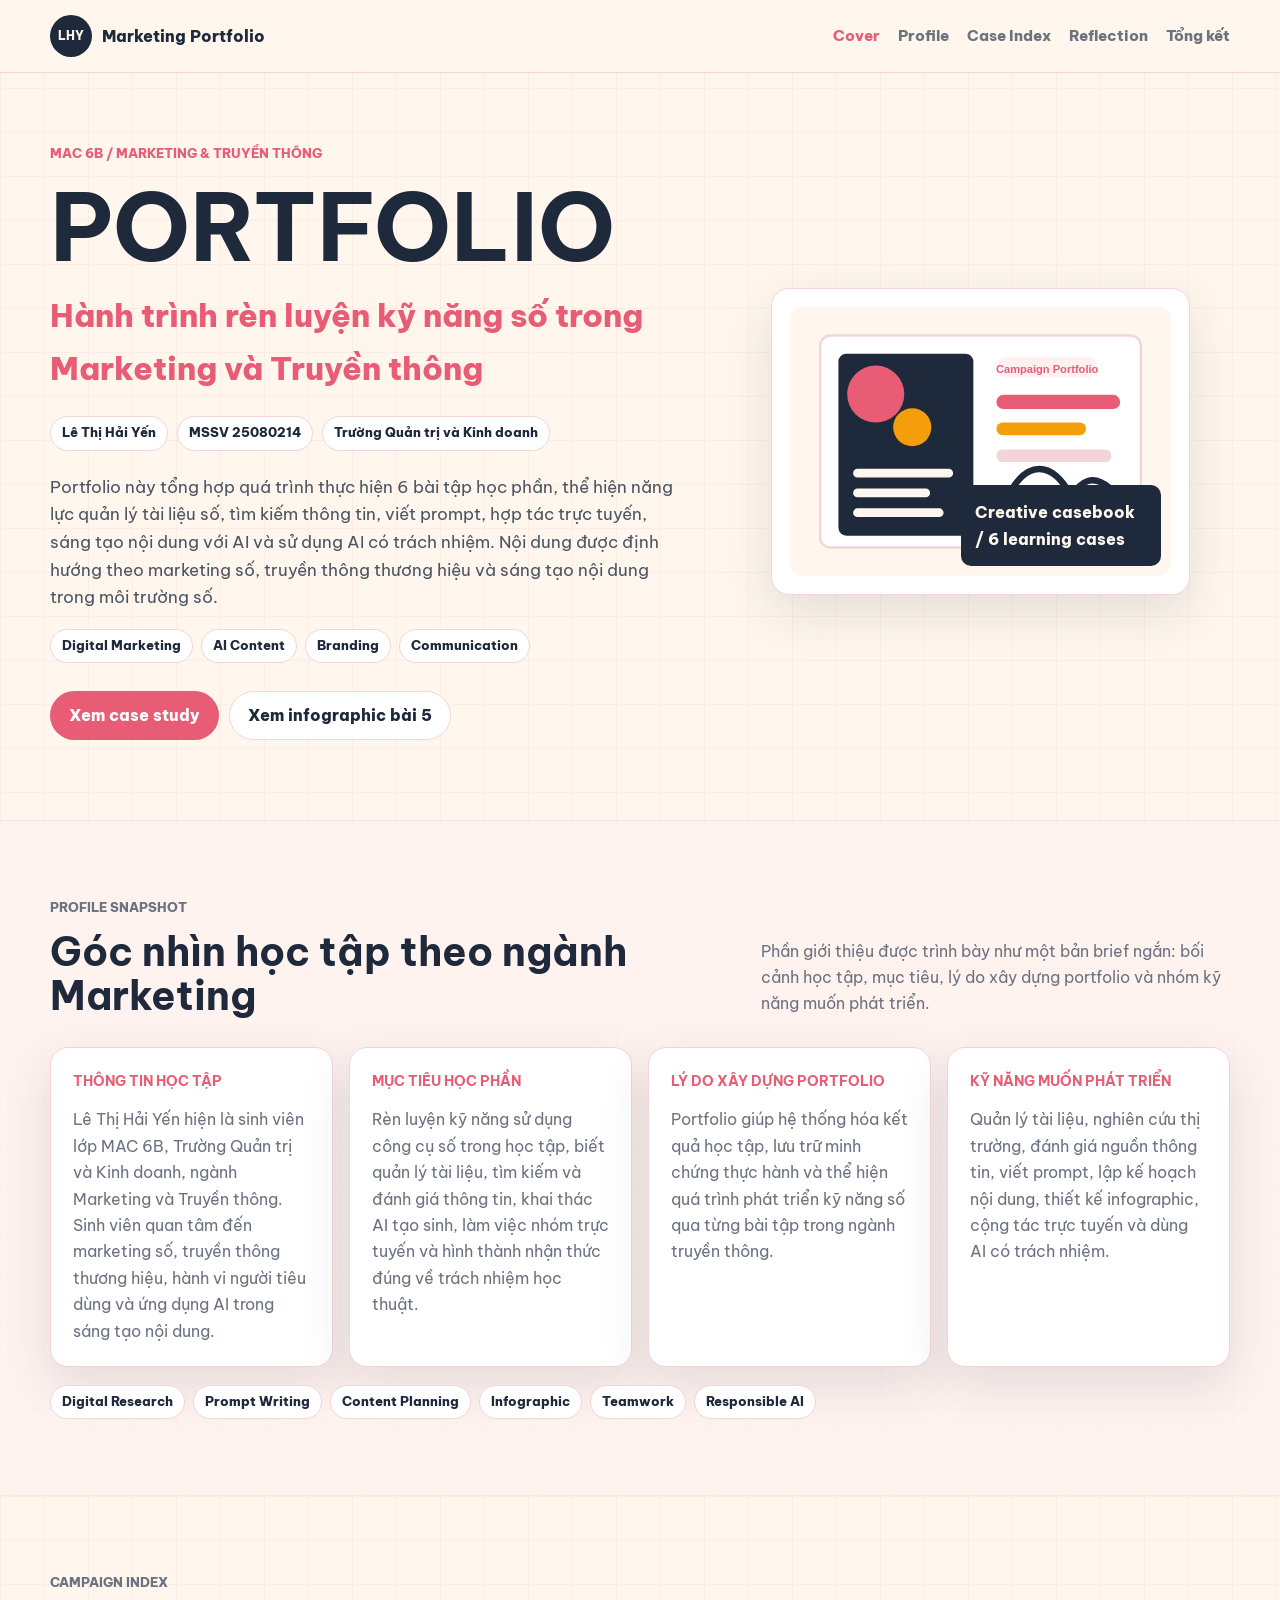
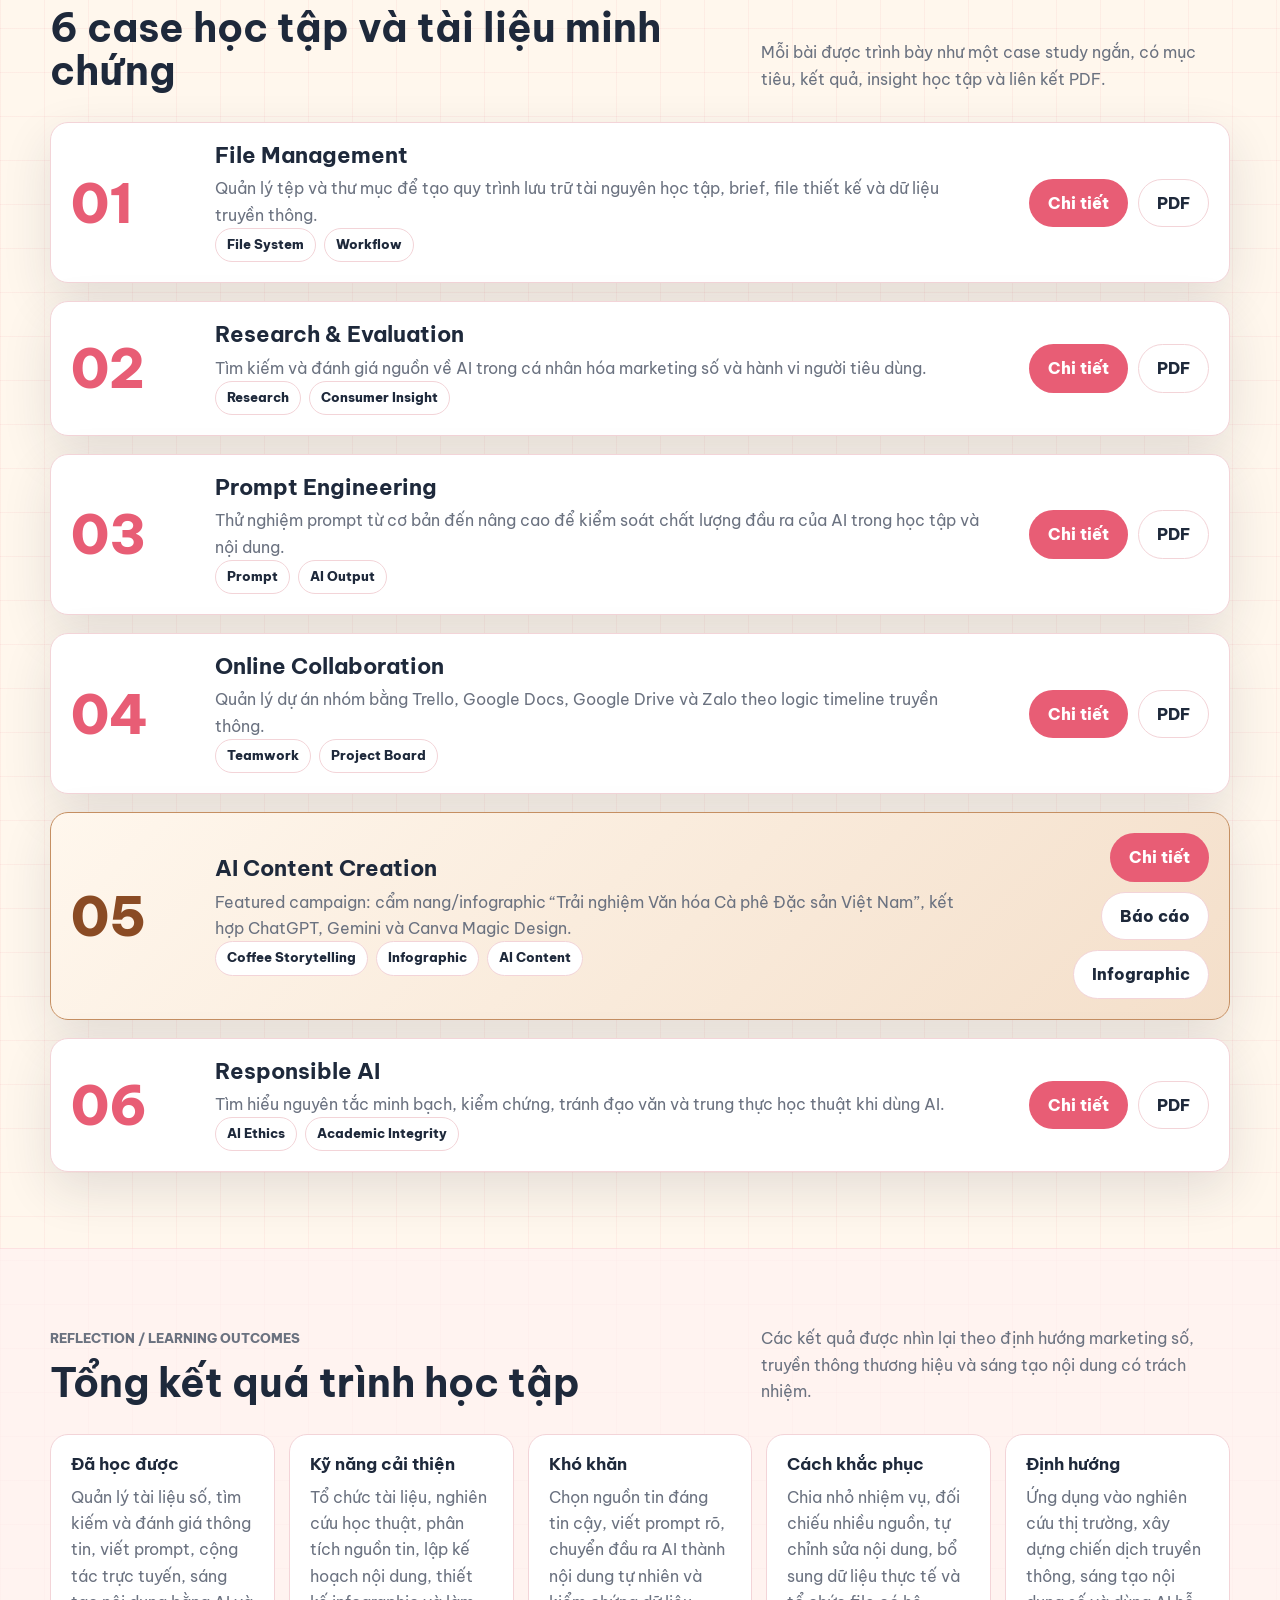
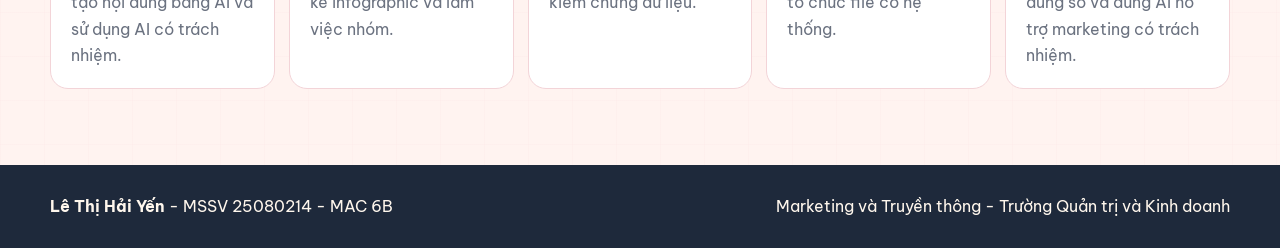
==== index.html @ 03399f9e "Initial commit" ====
<!DOCTYPE html>
<html lang="vi">
<head>
  <meta charset="UTF-8">
  <meta name="viewport" content="width=device-width, initial-scale=1.0">
  <title>Portfolio học phần - Lê Thị Hải Yến</title>
  <meta name="description" content="Portfolio học phần của Lê Thị Hải Yến, sinh viên MAC 6B, ngành Marketing và Truyền thông.">
  <meta property="og:title" content="Portfolio học phần - Lê Thị Hải Yến">
  <meta property="og:description" content="Casebook học tập về kỹ năng số, AI, nội dung và truyền thông marketing.">
  <meta property="og:type" content="website">
  <meta property="og:image" content="images/campaign-board.svg">
  <link rel="icon" href="images/favicon.svg" type="image/svg+xml">
  <link rel="preconnect" href="https://fonts.googleapis.com">
  <link rel="preconnect" href="https://fonts.gstatic.com" crossorigin>
  <link href="https://fonts.googleapis.com/css2?family=Be+Vietnam+Pro:wght@400;500;600;700;800&display=swap" rel="stylesheet">
  <link rel="stylesheet" href="css/style.css">
  <script src="js/script.js" defer></script>
</head>
<body data-theme="marketing-coral">
  <header class="site-header">
    <nav class="nav-bar" aria-label="Điều hướng chính">
      <a class="brand-lockup" href="index.html" aria-label="Trang chủ"><span class="brand-dot">LHY</span><span>Marketing Portfolio</span></a>
      <button class="menu-button" type="button" aria-label="Mở menu" aria-expanded="false"><span></span><span></span><span></span></button>
      <div class="site-menu">
        <a class="is-active" href="#cover">Cover</a>
        <a href="#profile">Profile</a>
        <a href="#cases">Case Index</a>
        <a href="#reflection">Reflection</a>
        <a href="pages/tong-ket.html">Tổng kết</a>
      </div>
    </nav>
  </header>

  <main>
    <section class="hero" id="cover">
      <div class="campaign-cover">
        <div class="cover-copy" data-reveal>
          <p class="eyebrow">MAC 6B / Marketing & Truyền thông</p>
          <h1>Portfolio</h1>
          <p class="subheadline">Hành trình rèn luyện kỹ năng số trong Marketing và Truyền thông</p>
          <div class="identity-line">
            <span>Lê Thị Hải Yến</span>
            <span>MSSV 25080214</span>
            <span>Trường Quản trị và Kinh doanh</span>
          </div>
          <p class="lead">Portfolio này tổng hợp quá trình thực hiện 6 bài tập học phần, thể hiện năng lực quản lý tài liệu số, tìm kiếm thông tin, viết prompt, hợp tác trực tuyến, sáng tạo nội dung với AI và sử dụng AI có trách nhiệm. Nội dung được định hướng theo marketing số, truyền thông thương hiệu và sáng tạo nội dung trong môi trường số.</p>
          <div class="tag-row" aria-label="Chủ đề chính">
            <span>Digital Marketing</span>
            <span>AI Content</span>
            <span>Branding</span>
            <span>Communication</span>
          </div>
          <div class="cover-actions">
            <a class="button button-primary" href="#cases">Xem case study</a>
            <a class="button button-secondary" href="files/infographic-bai5.pdf" target="_blank" rel="noopener">Xem infographic bài 5</a>
          </div>
        </div>
        <figure class="poster-board" data-reveal>
          <img src="images/campaign-board.svg" alt="Visual campaign board cho portfolio marketing">
          <figcaption class="poster-note">Creative casebook / 6 learning cases</figcaption>
        </figure>
      </div>
    </section>

    <section class="section section-alt" id="profile">
      <div class="container">
        <div class="section-heading" data-reveal>
          <div>
            <p class="eyebrow">Profile Snapshot</p>
            <h2>Góc nhìn học tập theo ngành Marketing</h2>
          </div>
          <p>Phần giới thiệu được trình bày như một bản brief ngắn: bối cảnh học tập, mục tiêu, lý do xây dựng portfolio và nhóm kỹ năng muốn phát triển.</p>
        </div>
        <div class="snapshot-grid">
          <article class="snapshot-card" data-reveal><strong>Thông tin học tập</strong><p>Lê Thị Hải Yến hiện là sinh viên lớp MAC 6B, Trường Quản trị và Kinh doanh, ngành Marketing và Truyền thông. Sinh viên quan tâm đến marketing số, truyền thông thương hiệu, hành vi người tiêu dùng và ứng dụng AI trong sáng tạo nội dung.</p></article>
          <article class="snapshot-card" data-reveal><strong>Mục tiêu học phần</strong><p>Rèn luyện kỹ năng sử dụng công cụ số trong học tập, biết quản lý tài liệu, tìm kiếm và đánh giá thông tin, khai thác AI tạo sinh, làm việc nhóm trực tuyến và hình thành nhận thức đúng về trách nhiệm học thuật.</p></article>
          <article class="snapshot-card" data-reveal><strong>Lý do xây dựng portfolio</strong><p>Portfolio giúp hệ thống hóa kết quả học tập, lưu trữ minh chứng thực hành và thể hiện quá trình phát triển kỹ năng số qua từng bài tập trong ngành truyền thông.</p></article>
          <article class="snapshot-card" data-reveal><strong>Kỹ năng muốn phát triển</strong><p>Quản lý tài liệu, nghiên cứu thị trường, đánh giá nguồn thông tin, viết prompt, lập kế hoạch nội dung, thiết kế infographic, cộng tác trực tuyến và dùng AI có trách nhiệm.</p></article>
        </div>
        <div class="skill-tags" data-reveal>
          <span>Digital Research</span>
          <span>Prompt Writing</span>
          <span>Content Planning</span>
          <span>Infographic</span>
          <span>Teamwork</span>
          <span>Responsible AI</span>
        </div>
      </div>
    </section>

    <section class="section" id="cases">
      <div class="container">
        <div class="section-heading" data-reveal>
          <div>
            <p class="eyebrow">Campaign Index</p>
            <h2>6 case học tập và tài liệu minh chứng</h2>
          </div>
          <p>Mỗi bài được trình bày như một case study ngắn, có mục tiêu, kết quả, insight học tập và liên kết PDF.</p>
        </div>
        <div class="casebook">
          <article class="case-item" data-reveal>
            <span class="case-number">01</span>
            <div><h3>File Management</h3><p>Quản lý tệp và thư mục để tạo quy trình lưu trữ tài nguyên học tập, brief, file thiết kế và dữ liệu truyền thông.</p><div class="case-tags"><span>File System</span><span>Workflow</span></div></div>
            <div class="case-actions"><a class="button button-primary" href="pages/bai1.html">Chi tiết</a><a class="button button-secondary" href="files/bai1.pdf" target="_blank" rel="noopener">PDF</a></div>
          </article>
          <article class="case-item" data-reveal>
            <span class="case-number">02</span>
            <div><h3>Research & Evaluation</h3><p>Tìm kiếm và đánh giá nguồn về AI trong cá nhân hóa marketing số và hành vi người tiêu dùng.</p><div class="case-tags"><span>Research</span><span>Consumer Insight</span></div></div>
            <div class="case-actions"><a class="button button-primary" href="pages/bai2.html">Chi tiết</a><a class="button button-secondary" href="files/bai2.pdf" target="_blank" rel="noopener">PDF</a></div>
          </article>
          <article class="case-item" data-reveal>
            <span class="case-number">03</span>
            <div><h3>Prompt Engineering</h3><p>Thử nghiệm prompt từ cơ bản đến nâng cao để kiểm soát chất lượng đầu ra của AI trong học tập và nội dung.</p><div class="case-tags"><span>Prompt</span><span>AI Output</span></div></div>
            <div class="case-actions"><a class="button button-primary" href="pages/bai3.html">Chi tiết</a><a class="button button-secondary" href="files/bai3.pdf" target="_blank" rel="noopener">PDF</a></div>
          </article>
          <article class="case-item" data-reveal>
            <span class="case-number">04</span>
            <div><h3>Online Collaboration</h3><p>Quản lý dự án nhóm bằng Trello, Google Docs, Google Drive và Zalo theo logic timeline truyền thông.</p><div class="case-tags"><span>Teamwork</span><span>Project Board</span></div></div>
            <div class="case-actions"><a class="button button-primary" href="pages/bai4.html">Chi tiết</a><a class="button button-secondary" href="files/bai4.pdf" target="_blank" rel="noopener">PDF</a></div>
          </article>
          <article class="case-item featured" data-reveal>
            <span class="case-number">05</span>
            <div><h3>AI Content Creation</h3><p>Featured campaign: cẩm nang/infographic “Trải nghiệm Văn hóa Cà phê Đặc sản Việt Nam”, kết hợp ChatGPT, Gemini và Canva Magic Design.</p><div class="case-tags"><span>Coffee Storytelling</span><span>Infographic</span><span>AI Content</span></div></div>
            <div class="case-actions"><a class="button button-primary" href="pages/bai5.html">Chi tiết</a><a class="button button-secondary" href="files/bai5.pdf" target="_blank" rel="noopener">Báo cáo</a><a class="button button-secondary" href="files/infographic-bai5.pdf" target="_blank" rel="noopener">Infographic</a></div>
          </article>
          <article class="case-item" data-reveal>
            <span class="case-number">06</span>
            <div><h3>Responsible AI</h3><p>Tìm hiểu nguyên tắc minh bạch, kiểm chứng, tránh đạo văn và trung thực học thuật khi dùng AI.</p><div class="case-tags"><span>AI Ethics</span><span>Academic Integrity</span></div></div>
            <div class="case-actions"><a class="button button-primary" href="pages/bai6.html">Chi tiết</a><a class="button button-secondary" href="files/bai6.pdf" target="_blank" rel="noopener">PDF</a></div>
          </article>
        </div>
      </div>
    </section>

    <section class="section section-alt" id="reflection">
      <div class="container">
        <div class="section-heading" data-reveal>
          <div>
            <p class="eyebrow">Reflection / Learning Outcomes</p>
            <h2>Tổng kết quá trình học tập</h2>
          </div>
          <p>Các kết quả được nhìn lại theo định hướng marketing số, truyền thông thương hiệu và sáng tạo nội dung có trách nhiệm.</p>
        </div>
        <div class="reflection-grid">
          <article class="reflection-card" data-reveal><h3>Đã học được</h3><p>Quản lý tài liệu số, tìm kiếm và đánh giá thông tin, viết prompt, cộng tác trực tuyến, sáng tạo nội dung bằng AI và sử dụng AI có trách nhiệm.</p></article>
          <article class="reflection-card" data-reveal><h3>Kỹ năng cải thiện</h3><p>Tổ chức tài liệu, nghiên cứu học thuật, phân tích nguồn tin, lập kế hoạch nội dung, thiết kế infographic và làm việc nhóm.</p></article>
          <article class="reflection-card" data-reveal><h3>Khó khăn</h3><p>Chọn nguồn tin đáng tin cậy, viết prompt rõ, chuyển đầu ra AI thành nội dung tự nhiên và kiểm chứng dữ liệu.</p></article>
          <article class="reflection-card" data-reveal><h3>Cách khắc phục</h3><p>Chia nhỏ nhiệm vụ, đối chiếu nhiều nguồn, tự chỉnh sửa nội dung, bổ sung dữ liệu thực tế và tổ chức file có hệ thống.</p></article>
          <article class="reflection-card" data-reveal><h3>Định hướng</h3><p>Ứng dụng vào nghiên cứu thị trường, xây dựng chiến dịch truyền thông, sáng tạo nội dung số và dùng AI hỗ trợ marketing có trách nhiệm.</p></article>
        </div>
      </div>
    </section>
  </main>

  <footer class="site-footer">
    <div class="container footer-grid">
      <p><strong>Lê Thị Hải Yến</strong> - MSSV 25080214 - MAC 6B</p>
      <p>Marketing và Truyền thông - Trường Quản trị và Kinh doanh</p>
    </div>
  </footer>
</body>
</html>
---- css/style.css ----
@charset "UTF-8";

:root {
  --color-primary: #e85d75;
  --color-secondary: #1e293b;
  --color-accent: #f59e0b;
  --color-bg: #fff7ed;
  --color-soft: #fff1f2;
  --color-surface: #ffffff;
  --color-border: #f3d4d8;
  --color-text: #1f2937;
  --color-muted: #6b7280;
  --radius-sm: 10px;
  --radius-md: 18px;
  --max-width: 1180px;
  --header-height: 72px;
  --shadow: 0 18px 50px rgba(30, 41, 59, 0.12);
}

* {
  box-sizing: border-box;
  letter-spacing: 0;
}

html {
  scroll-behavior: smooth;
}

body {
  margin: 0;
  font-family: "Be Vietnam Pro", "Segoe UI", Arial, sans-serif;
  color: var(--color-text);
  background:
    linear-gradient(90deg, rgba(232, 93, 117, 0.07) 1px, transparent 1px),
    linear-gradient(rgba(232, 93, 117, 0.07) 1px, transparent 1px),
    var(--color-bg);
  background-size: 44px 44px;
  line-height: 1.65;
}

body.menu-open {
  overflow: hidden;
}

img {
  display: block;
  max-width: 100%;
}

a {
  color: inherit;
  text-decoration: none;
}

a:focus-visible,
button:focus-visible {
  outline: 3px solid rgba(232, 93, 117, 0.36);
  outline-offset: 3px;
}

.site-header {
  position: sticky;
  top: 0;
  z-index: 30;
  min-height: var(--header-height);
  background: rgba(255, 247, 237, 0.92);
  border-bottom: 1px solid var(--color-border);
  backdrop-filter: blur(14px);
}

.nav-bar,
.container,
.campaign-cover {
  width: min(var(--max-width), calc(100% - 32px));
  margin: 0 auto;
}

.nav-bar {
  min-height: var(--header-height);
  display: flex;
  align-items: center;
  justify-content: space-between;
  gap: 22px;
}

.brand-lockup {
  display: inline-flex;
  align-items: center;
  gap: 10px;
  color: var(--color-secondary);
  font-weight: 800;
}

.brand-dot {
  width: 42px;
  height: 42px;
  display: inline-grid;
  place-items: center;
  border-radius: 50%;
  background: var(--color-secondary);
  color: #fff7ed;
  font-size: 0.78rem;
}

.site-menu {
  display: flex;
  align-items: center;
  gap: 18px;
}

.site-menu a {
  color: var(--color-muted);
  font-size: 0.94rem;
  font-weight: 800;
}

.site-menu a:hover,
.site-menu a.is-active {
  color: var(--color-primary);
}

.menu-button {
  display: none;
  width: 44px;
  height: 44px;
  border: 1px solid var(--color-border);
  border-radius: 50%;
  background: var(--color-surface);
  cursor: pointer;
}

.menu-button span {
  display: block;
  width: 20px;
  height: 2px;
  margin: 5px auto;
  border-radius: 999px;
  background: var(--color-secondary);
}

.hero {
  padding: 70px 0 80px;
}

.campaign-cover {
  display: grid;
  grid-template-columns: minmax(0, 1fr) minmax(320px, 0.78fr);
  gap: 42px;
  align-items: center;
}

.cover-copy {
  min-width: 0;
}

.eyebrow {
  margin: 0 0 12px;
  color: var(--color-primary);
  font-size: 0.82rem;
  font-weight: 800;
  text-transform: uppercase;
}

h1,
h2,
h3,
p {
  margin: 0;
}

h1,
h2,
h3 {
  color: var(--color-secondary);
  line-height: 1.08;
}

h1 {
  max-width: 860px;
  font-size: 5.8rem;
  text-transform: uppercase;
}

.subheadline {
  margin-top: 12px;
  color: var(--color-primary);
  font-size: 2rem;
  font-weight: 800;
}

.lead {
  max-width: 760px;
  margin-top: 22px;
  color: #4b5563;
  font-size: 1.05rem;
}

.identity-line {
  display: flex;
  flex-wrap: wrap;
  gap: 9px;
  margin-top: 22px;
}

.tag-row,
.case-tags,
.skill-tags {
  display: flex;
  flex-wrap: wrap;
  gap: 8px;
}

.identity-line span,
.tag-row span,
.case-tags span,
.skill-tags span {
  display: inline-flex;
  align-items: center;
  min-height: 32px;
  border: 1px solid var(--color-border);
  border-radius: 999px;
  background: var(--color-surface);
  color: var(--color-secondary);
  padding: 5px 11px;
  font-size: 0.84rem;
  font-weight: 800;
}

.tag-row {
  margin-top: 18px;
}

.cover-actions,
.case-actions {
  display: flex;
  flex-wrap: wrap;
  gap: 10px;
  margin-top: 28px;
}

.button {
  min-height: 44px;
  display: inline-flex;
  align-items: center;
  justify-content: center;
  border: 1px solid transparent;
  border-radius: 999px;
  padding: 10px 18px;
  font-weight: 800;
  cursor: pointer;
}

.button-primary {
  background: var(--color-primary);
  color: #ffffff;
}

.button-secondary {
  background: var(--color-surface);
  color: var(--color-secondary);
  border-color: var(--color-border);
}

.button:hover {
  transform: translateY(-1px);
}

.poster-board {
  position: relative;
  padding: 18px;
  border: 1px solid var(--color-border);
  border-radius: var(--radius-md);
  background: var(--color-surface);
  box-shadow: var(--shadow);
}

.poster-board img {
  width: 100%;
  border-radius: var(--radius-sm);
}

.poster-note {
  position: absolute;
  right: 28px;
  bottom: 28px;
  max-width: 200px;
  padding: 14px;
  border-radius: var(--radius-sm);
  background: var(--color-secondary);
  color: #fff7ed;
  font-weight: 800;
}

.section {
  padding: 76px 0;
  border-top: 1px solid rgba(232, 93, 117, 0.12);
}

.section-alt {
  background: rgba(255, 241, 242, 0.72);
}

.section-heading {
  display: grid;
  grid-template-columns: minmax(0, 0.9fr) minmax(280px, 0.62fr);
  gap: 30px;
  align-items: end;
  margin-bottom: 30px;
}

.section-heading h2 {
  font-size: 2.5rem;
}

.section-heading p {
  color: var(--color-muted);
}

.snapshot-grid {
  display: grid;
  grid-template-columns: repeat(4, minmax(0, 1fr));
  gap: 16px;
}

.snapshot-card {
  min-height: 260px;
  padding: 22px;
  border: 1px solid var(--color-border);
  border-radius: var(--radius-md);
  background: var(--color-surface);
  box-shadow: var(--shadow);
}

.snapshot-card strong {
  display: block;
  margin-bottom: 14px;
  color: var(--color-primary);
  font-size: 0.86rem;
  text-transform: uppercase;
}

.snapshot-card p,
.case-item p,
.reflection-card p,
.detail-section p,
.detail-section li {
  color: var(--color-muted);
}

.skill-tags {
  margin-top: 18px;
}

.casebook {
  display: grid;
  gap: 18px;
}

.case-item {
  display: grid;
  grid-template-columns: 124px minmax(0, 1fr) 210px;
  gap: 20px;
  align-items: center;
  padding: 20px;
  border: 1px solid var(--color-border);
  border-radius: var(--radius-md);
  background: var(--color-surface);
  box-shadow: var(--shadow);
}

.case-item.featured {
  border-color: #c58f62;
  background: linear-gradient(135deg, #fff7ed, #f4dfca);
}

.case-number {
  color: var(--color-primary);
  font-size: 3.4rem;
  font-weight: 800;
  line-height: 1;
}

.featured .case-number {
  color: #8a4b24;
}

.case-item h3 {
  margin-bottom: 8px;
  font-size: 1.4rem;
}

.case-actions {
  justify-content: flex-end;
  margin-top: 0;
}

.reflection-grid {
  display: grid;
  grid-template-columns: repeat(5, minmax(0, 1fr));
  gap: 14px;
}

.reflection-card {
  min-height: 210px;
  padding: 20px;
  border: 1px solid var(--color-border);
  border-radius: var(--radius-md);
  background: var(--color-surface);
}

.reflection-card h3 {
  margin-bottom: 10px;
  font-size: 1.05rem;
}

.page-hero {
  padding: 52px 0;
}

.breadcrumb {
  display: flex;
  flex-wrap: wrap;
  gap: 8px;
  margin-bottom: 18px;
  color: var(--color-muted);
}

.breadcrumb a {
  color: var(--color-primary);
  font-weight: 800;
}

.detail-layout {
  display: grid;
  grid-template-columns: minmax(0, 1fr) 300px;
  gap: 28px;
  align-items: start;
}

.detail-main {
  display: grid;
  gap: 18px;
}

.detail-section,
.side-panel {
  padding: 22px;
  border: 1px solid var(--color-border);
  border-radius: var(--radius-md);
  background: var(--color-surface);
  box-shadow: var(--shadow);
}

.detail-section h2,
.side-panel h2 {
  margin-bottom: 10px;
  color: var(--color-primary);
  font-size: 1.18rem;
}

.side-stack {
  position: sticky;
  top: calc(var(--header-height) + 18px);
  display: grid;
  gap: 16px;
}

.site-footer {
  padding: 28px 0;
  background: var(--color-secondary);
  color: #fff7ed;
}

.footer-grid {
  display: flex;
  flex-wrap: wrap;
  justify-content: space-between;
  gap: 10px 24px;
}

[data-reveal] {
  opacity: 0;
  transform: translateY(18px);
  transition: opacity 420ms ease, transform 420ms ease;
}

[data-reveal].is-visible {
  opacity: 1;
  transform: translateY(0);
}

@media (max-width: 980px) {
  .campaign-cover,
  .section-heading,
  .detail-layout {
    grid-template-columns: 1fr;
  }

  .poster-board {
    max-width: 560px;
  }

  .snapshot-grid,
  .reflection-grid {
    grid-template-columns: repeat(2, minmax(0, 1fr));
  }

  .case-item {
    grid-template-columns: 96px minmax(0, 1fr);
  }

  .case-actions {
    grid-column: 1 / -1;
    justify-content: flex-start;
  }

  .side-stack {
    position: static;
  }
}

@media (max-width: 720px) {
  :root {
    --header-height: 66px;
  }

  h1 {
    font-size: 3rem;
  }

  .subheadline {
    font-size: 1.45rem;
  }

  .menu-button {
    display: block;
  }

  .site-menu {
    position: fixed;
    top: var(--header-height);
    left: 0;
    right: 0;
    display: none;
    flex-direction: column;
    align-items: stretch;
    padding: 16px;
    background: var(--color-bg);
    border-bottom: 1px solid var(--color-border);
  }

  .site-menu.is-open {
    display: flex;
  }

  .site-menu a {
    padding: 10px 0;
    text-align: center;
  }

  .hero,
  .section {
    padding: 54px 0;
  }

  .snapshot-grid,
  .reflection-grid,
  .case-item {
    grid-template-columns: 1fr;
  }

  .case-number {
    font-size: 2.5rem;
  }
}
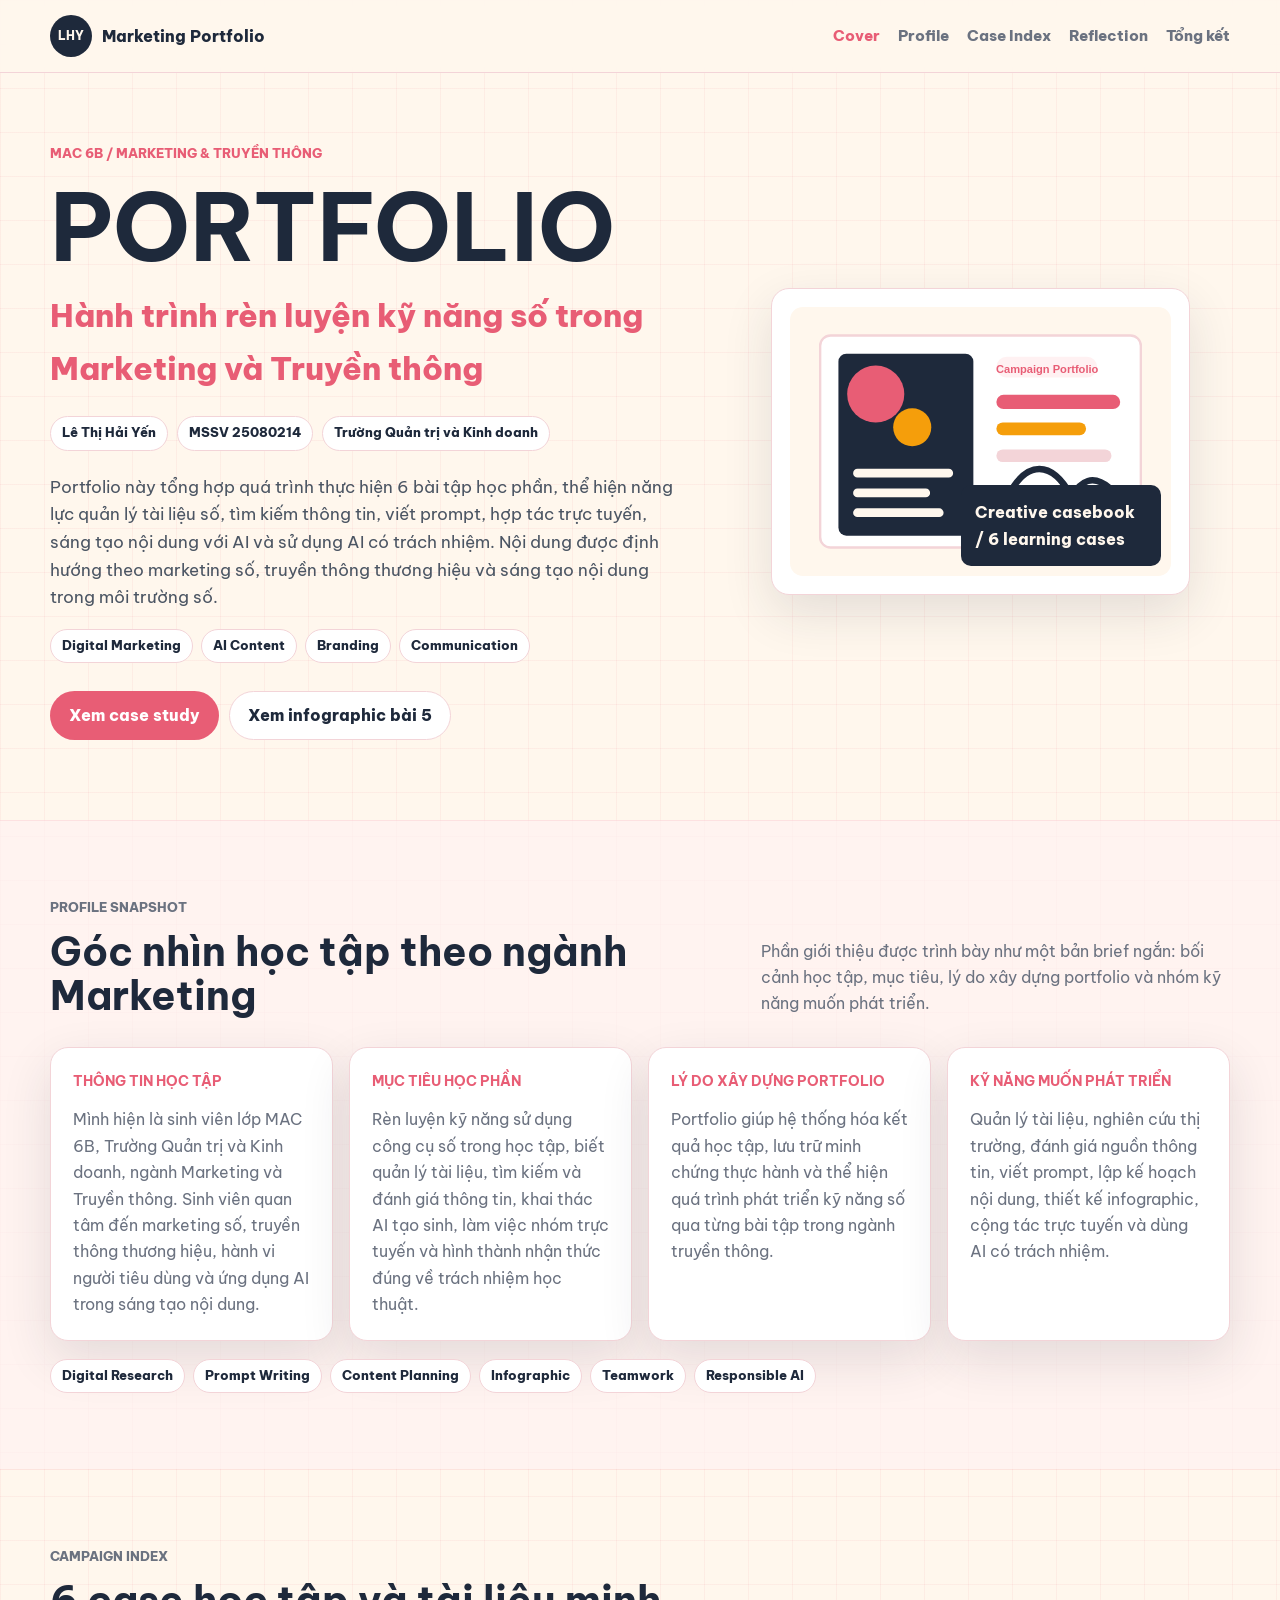
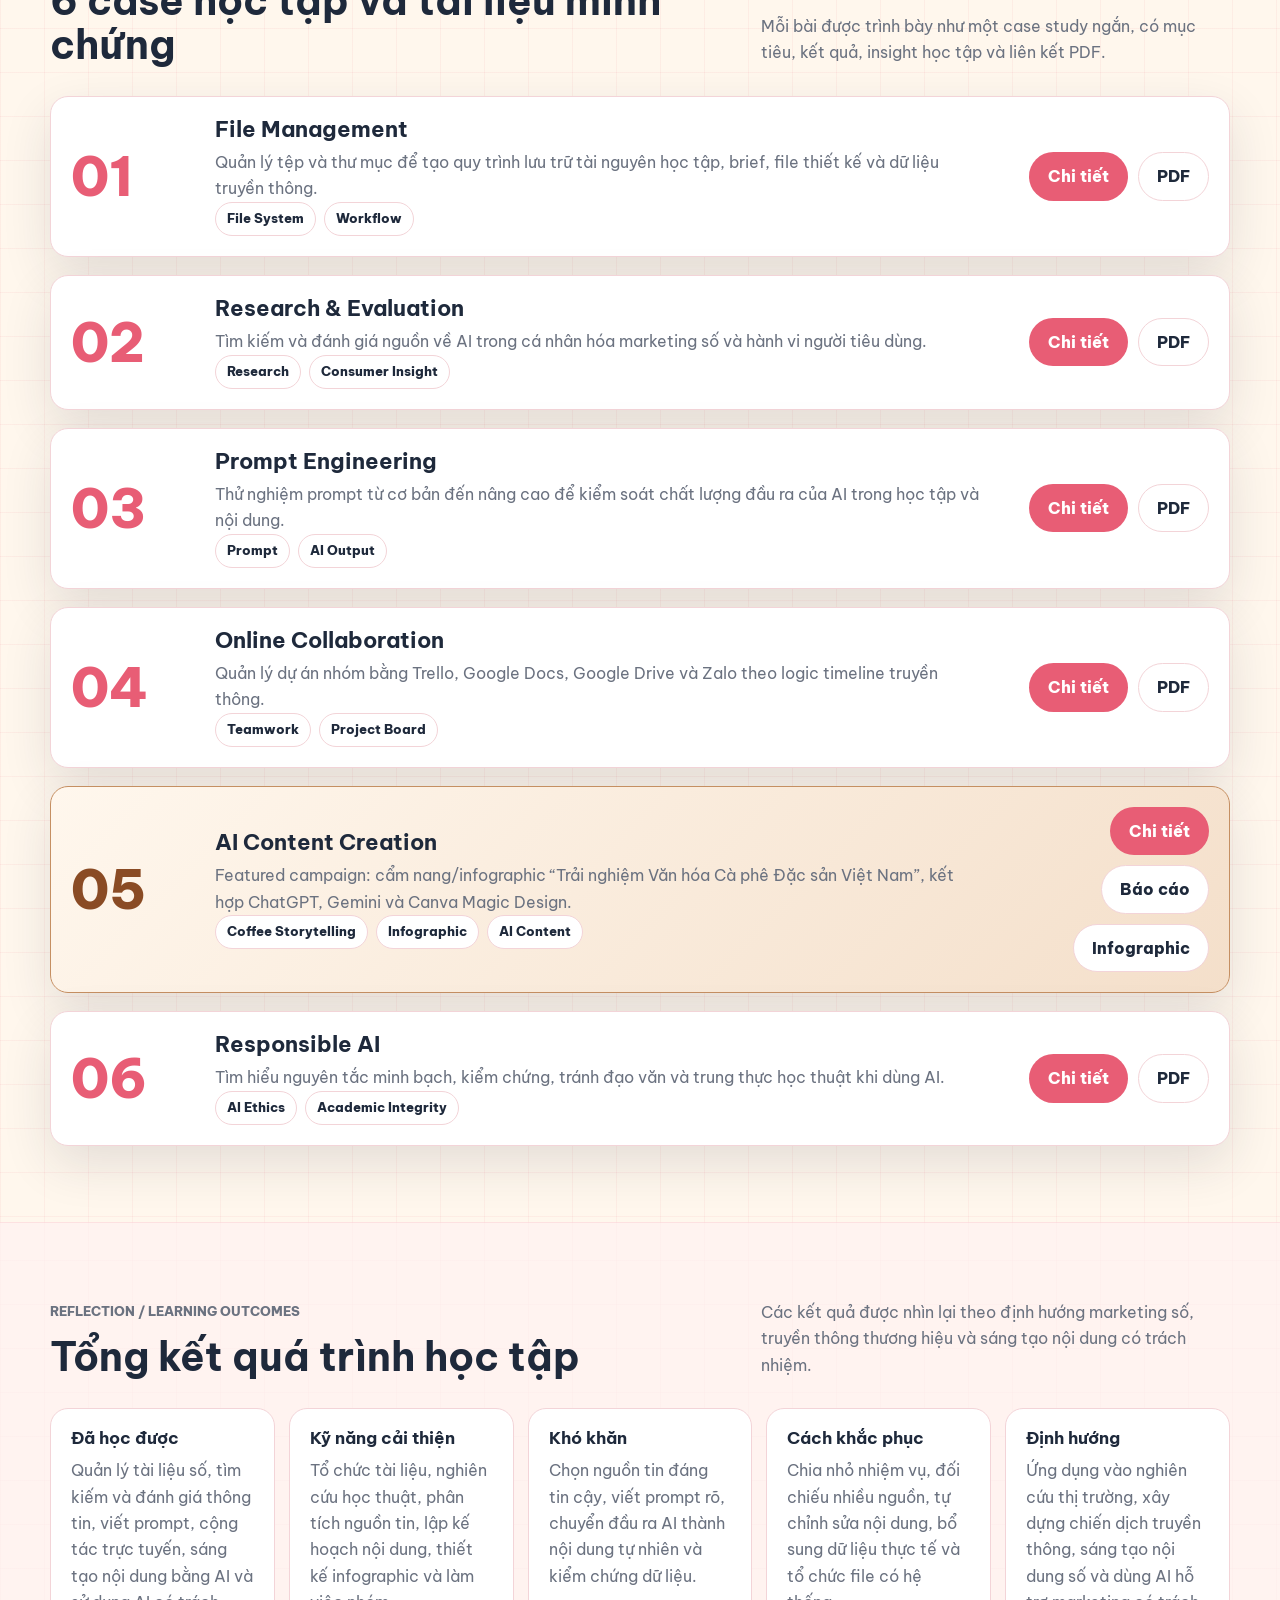
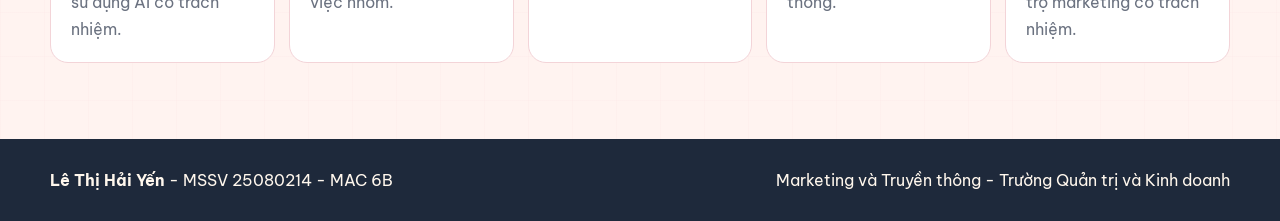
==== commit 8243dc30: "Update profile wording" ====
--- a/index.html
+++ b/index.html
@@ -72,7 +72,7 @@
           <p>Phần giới thiệu được trình bày như một bản brief ngắn: bối cảnh học tập, mục tiêu, lý do xây dựng portfolio và nhóm kỹ năng muốn phát triển.</p>
         </div>
         <div class="snapshot-grid">
-          <article class="snapshot-card" data-reveal><strong>Thông tin học tập</strong><p>Lê Thị Hải Yến hiện là sinh viên lớp MAC 6B, Trường Quản trị và Kinh doanh, ngành Marketing và Truyền thông. Sinh viên quan tâm đến marketing số, truyền thông thương hiệu, hành vi người tiêu dùng và ứng dụng AI trong sáng tạo nội dung.</p></article>
+          <article class="snapshot-card" data-reveal><strong>Thông tin học tập</strong><p>Mình hiện là sinh viên lớp MAC 6B, Trường Quản trị và Kinh doanh, ngành Marketing và Truyền thông. Sinh viên quan tâm đến marketing số, truyền thông thương hiệu, hành vi người tiêu dùng và ứng dụng AI trong sáng tạo nội dung.</p></article>
           <article class="snapshot-card" data-reveal><strong>Mục tiêu học phần</strong><p>Rèn luyện kỹ năng sử dụng công cụ số trong học tập, biết quản lý tài liệu, tìm kiếm và đánh giá thông tin, khai thác AI tạo sinh, làm việc nhóm trực tuyến và hình thành nhận thức đúng về trách nhiệm học thuật.</p></article>
           <article class="snapshot-card" data-reveal><strong>Lý do xây dựng portfolio</strong><p>Portfolio giúp hệ thống hóa kết quả học tập, lưu trữ minh chứng thực hành và thể hiện quá trình phát triển kỹ năng số qua từng bài tập trong ngành truyền thông.</p></article>
           <article class="snapshot-card" data-reveal><strong>Kỹ năng muốn phát triển</strong><p>Quản lý tài liệu, nghiên cứu thị trường, đánh giá nguồn thông tin, viết prompt, lập kế hoạch nội dung, thiết kế infographic, cộng tác trực tuyến và dùng AI có trách nhiệm.</p></article>
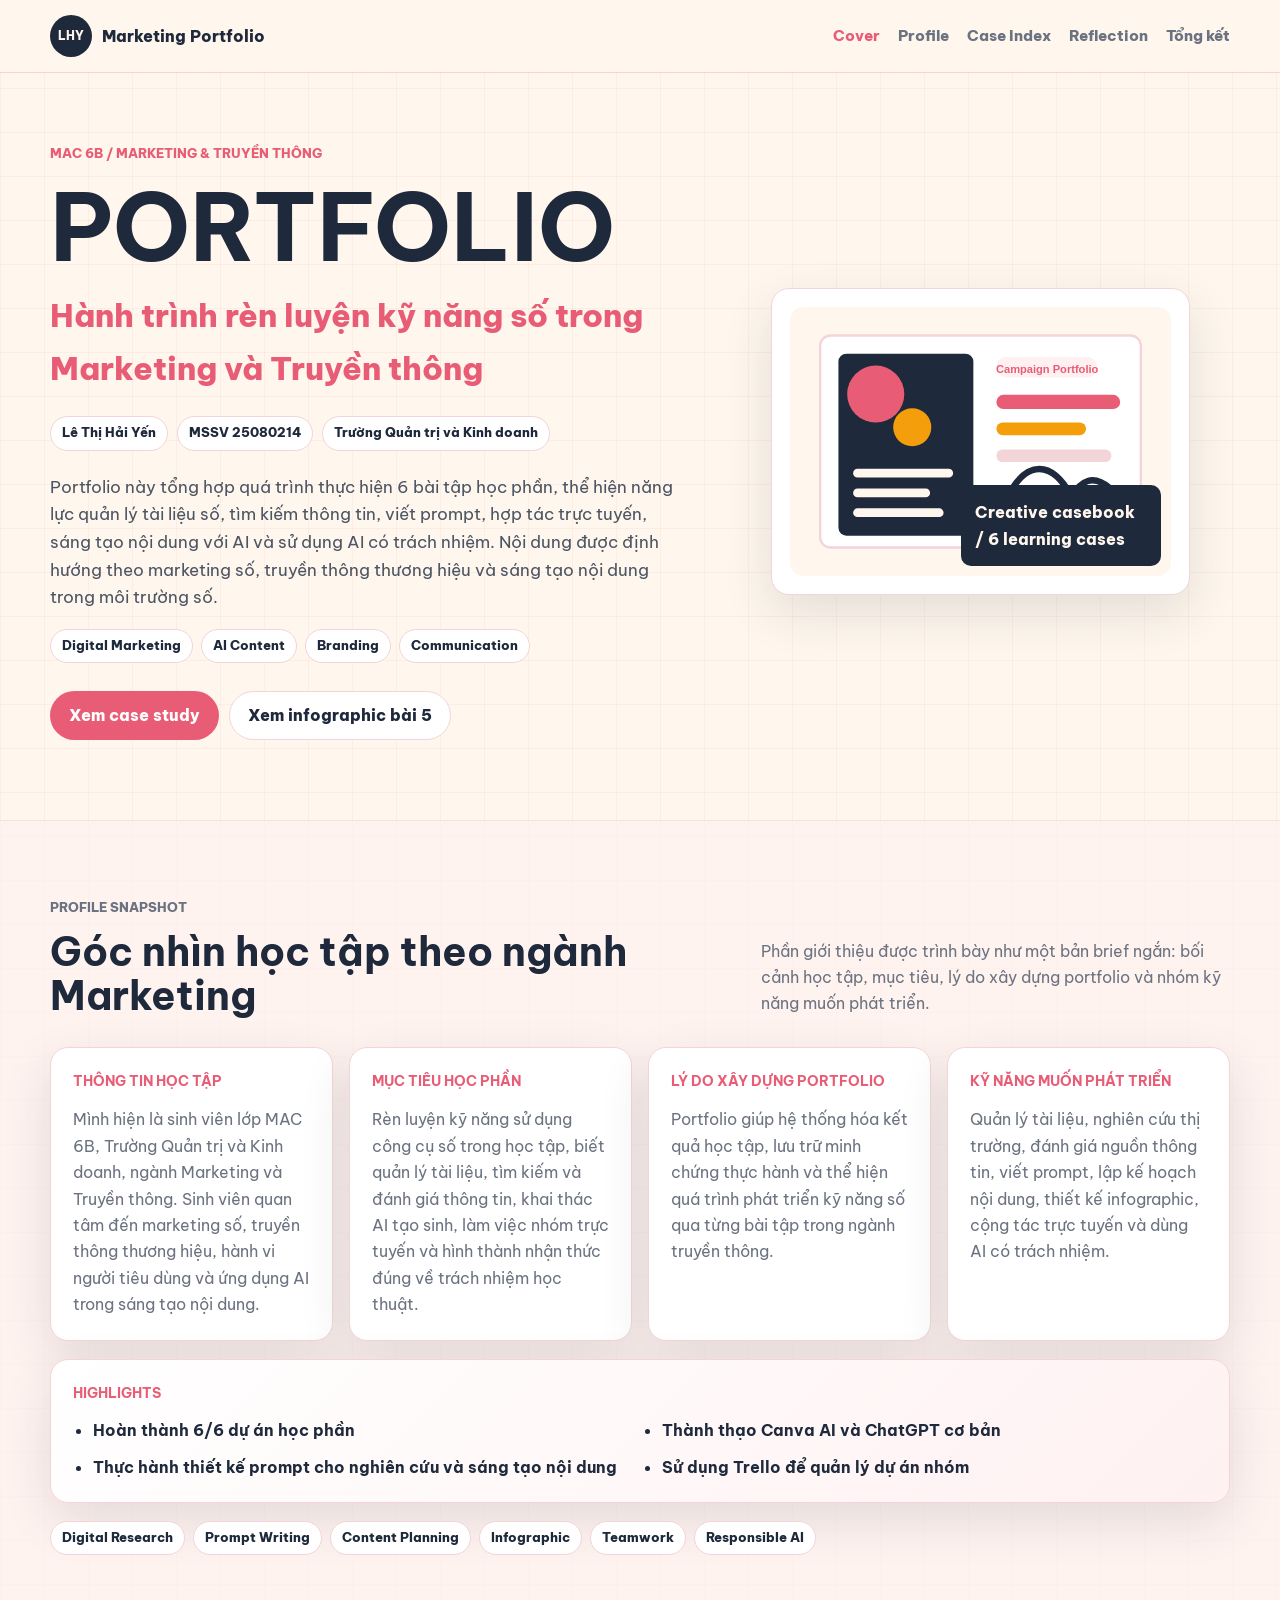
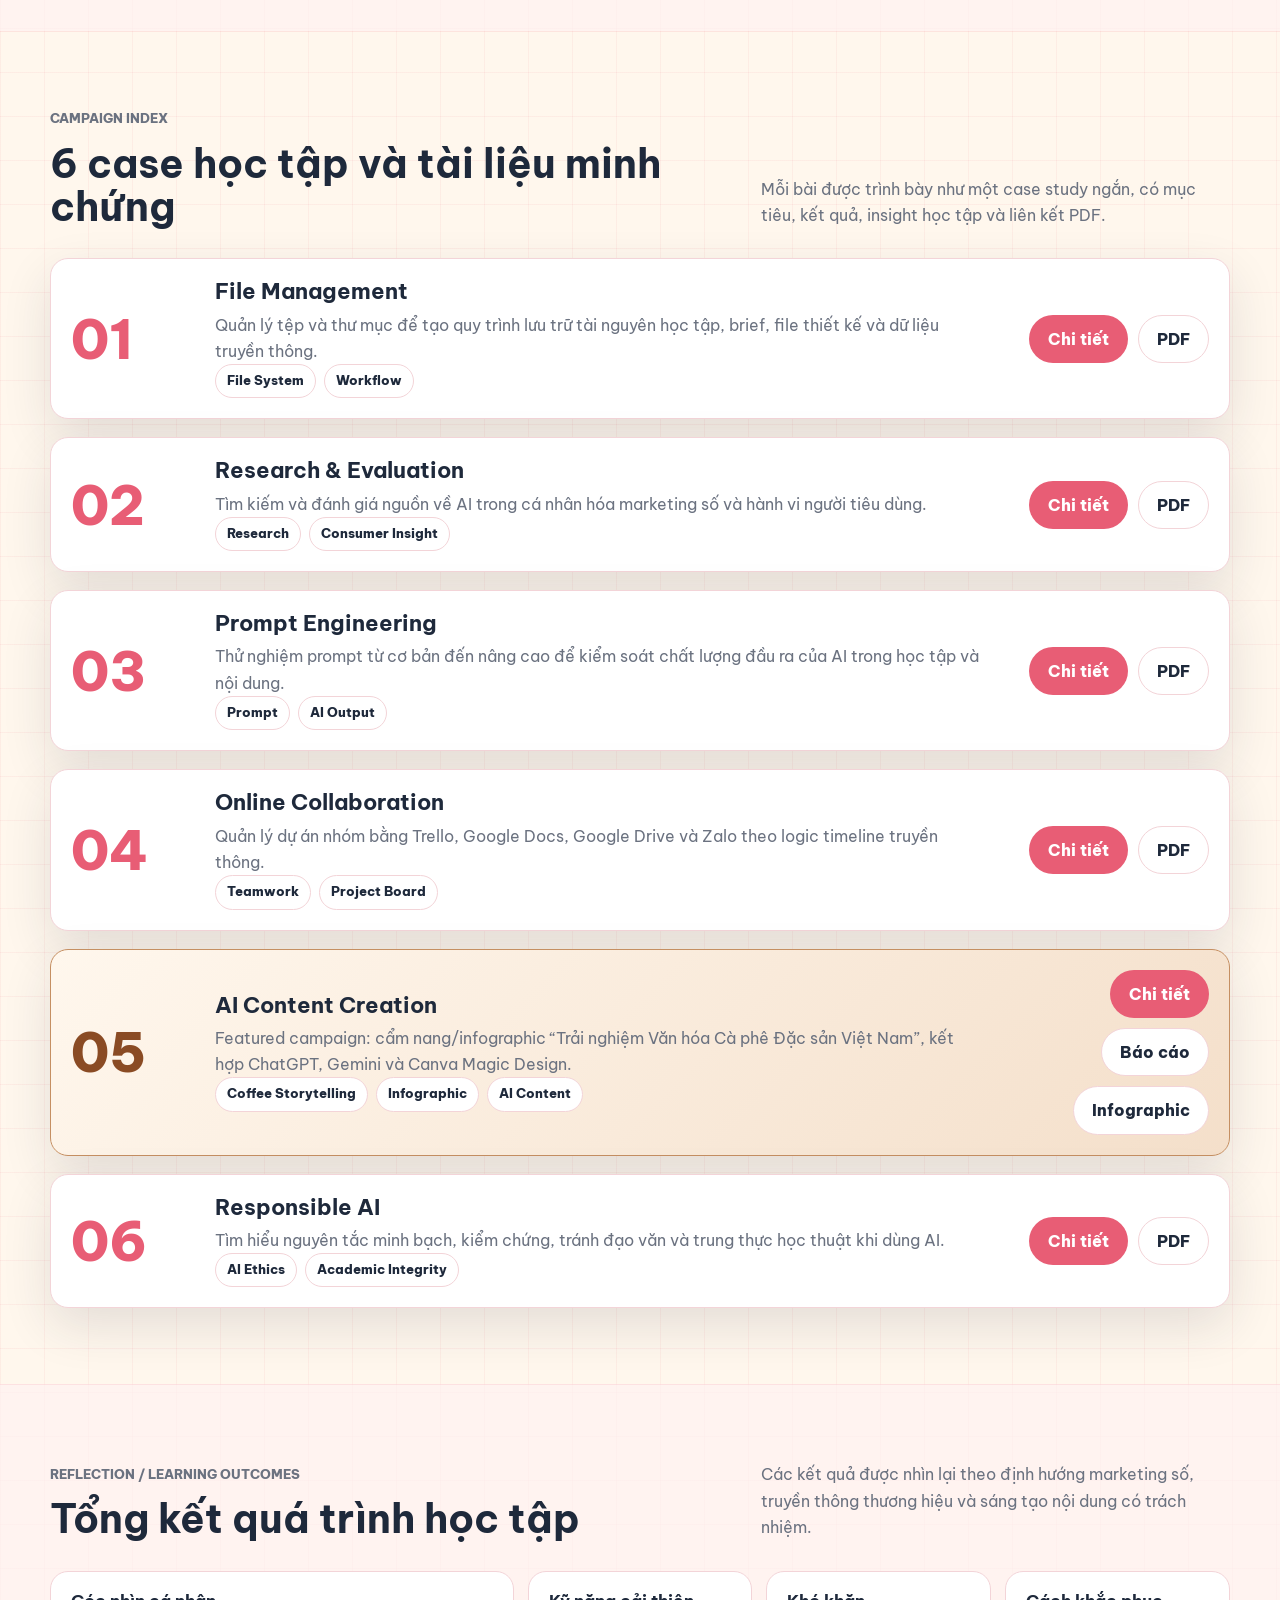
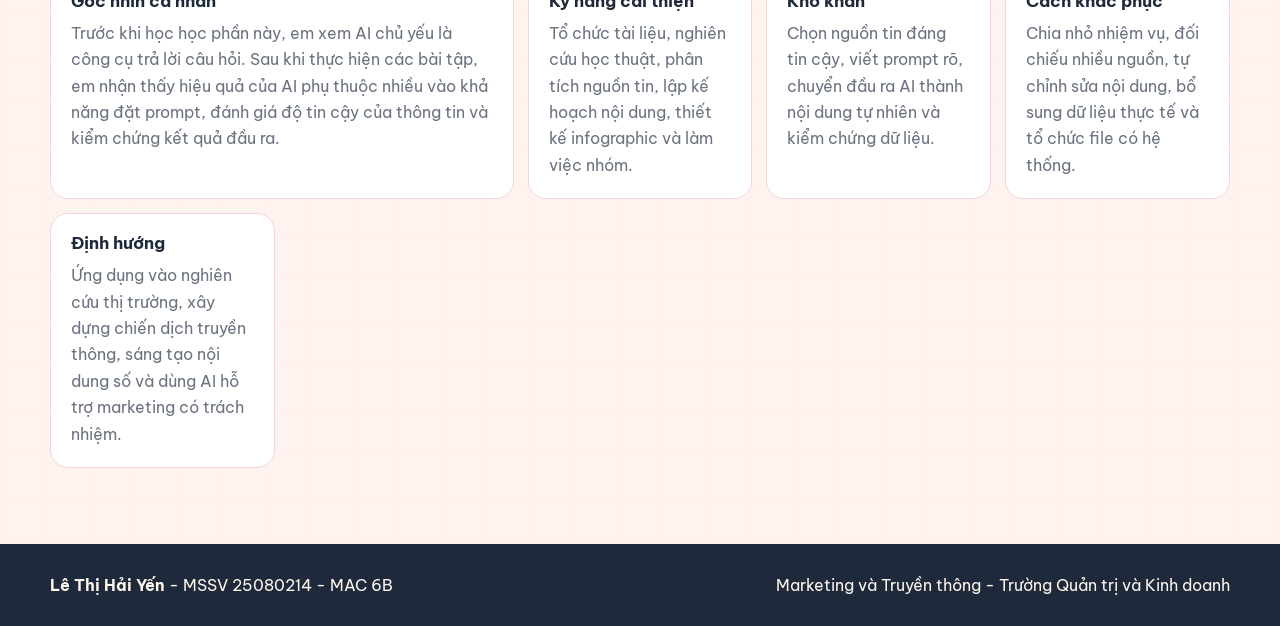
==== commit fc1067fd: "Personalize profile highlights and reflection" ====
--- a/index.html
+++ b/index.html
@@ -77,6 +77,15 @@
           <article class="snapshot-card" data-reveal><strong>Lý do xây dựng portfolio</strong><p>Portfolio giúp hệ thống hóa kết quả học tập, lưu trữ minh chứng thực hành và thể hiện quá trình phát triển kỹ năng số qua từng bài tập trong ngành truyền thông.</p></article>
           <article class="snapshot-card" data-reveal><strong>Kỹ năng muốn phát triển</strong><p>Quản lý tài liệu, nghiên cứu thị trường, đánh giá nguồn thông tin, viết prompt, lập kế hoạch nội dung, thiết kế infographic, cộng tác trực tuyến và dùng AI có trách nhiệm.</p></article>
         </div>
+        <aside class="highlight-strip" data-reveal aria-label="Highlights">
+          <strong>Highlights</strong>
+          <ul>
+            <li>Hoàn thành 6/6 dự án học phần</li>
+            <li>Thành thạo Canva AI và ChatGPT cơ bản</li>
+            <li>Thực hành thiết kế prompt cho nghiên cứu và sáng tạo nội dung</li>
+            <li>Sử dụng Trello để quản lý dự án nhóm</li>
+          </ul>
+        </aside>
         <div class="skill-tags" data-reveal>
           <span>Digital Research</span>
           <span>Prompt Writing</span>
@@ -142,7 +151,7 @@
           <p>Các kết quả được nhìn lại theo định hướng marketing số, truyền thông thương hiệu và sáng tạo nội dung có trách nhiệm.</p>
         </div>
         <div class="reflection-grid">
-          <article class="reflection-card" data-reveal><h3>Đã học được</h3><p>Quản lý tài liệu số, tìm kiếm và đánh giá thông tin, viết prompt, cộng tác trực tuyến, sáng tạo nội dung bằng AI và sử dụng AI có trách nhiệm.</p></article>
+          <article class="reflection-card reflection-wide" data-reveal><h3>Góc nhìn cá nhân</h3><p>Trước khi học học phần này, em xem AI chủ yếu là công cụ trả lời câu hỏi. Sau khi thực hiện các bài tập, em nhận thấy hiệu quả của AI phụ thuộc nhiều vào khả năng đặt prompt, đánh giá độ tin cậy của thông tin và kiểm chứng kết quả đầu ra.</p></article>
           <article class="reflection-card" data-reveal><h3>Kỹ năng cải thiện</h3><p>Tổ chức tài liệu, nghiên cứu học thuật, phân tích nguồn tin, lập kế hoạch nội dung, thiết kế infographic và làm việc nhóm.</p></article>
           <article class="reflection-card" data-reveal><h3>Khó khăn</h3><p>Chọn nguồn tin đáng tin cậy, viết prompt rõ, chuyển đầu ra AI thành nội dung tự nhiên và kiểm chứng dữ liệu.</p></article>
           <article class="reflection-card" data-reveal><h3>Cách khắc phục</h3><p>Chia nhỏ nhiệm vụ, đối chiếu nhiều nguồn, tự chỉnh sửa nội dung, bổ sung dữ liệu thực tế và tổ chức file có hệ thống.</p></article>
--- a/css/style.css
+++ b/css/style.css
@@ -351,6 +351,36 @@
   margin-top: 18px;
 }
 
+.highlight-strip {
+  margin-top: 18px;
+  padding: 22px;
+  border: 1px solid var(--color-border);
+  border-radius: var(--radius-md);
+  background: linear-gradient(135deg, #ffffff, #fff1f2);
+  box-shadow: var(--shadow);
+}
+
+.highlight-strip strong {
+  display: block;
+  margin-bottom: 12px;
+  color: var(--color-primary);
+  font-size: 0.9rem;
+  text-transform: uppercase;
+}
+
+.highlight-strip ul {
+  display: grid;
+  grid-template-columns: repeat(2, minmax(0, 1fr));
+  gap: 10px 24px;
+  margin: 0;
+  padding-left: 20px;
+}
+
+.highlight-strip li {
+  color: var(--color-secondary);
+  font-weight: 700;
+}
+
 .casebook {
   display: grid;
   gap: 18px;
@@ -406,6 +436,10 @@
   border: 1px solid var(--color-border);
   border-radius: var(--radius-md);
   background: var(--color-surface);
+}
+
+.reflection-wide {
+  grid-column: span 2;
 }
 
 .reflection-card h3 {
@@ -503,6 +537,10 @@
   .snapshot-grid,
   .reflection-grid {
     grid-template-columns: repeat(2, minmax(0, 1fr));
+  }
+
+  .highlight-strip ul {
+    grid-template-columns: 1fr;
   }
 
   .case-item {
@@ -569,6 +607,10 @@
     grid-template-columns: 1fr;
   }
 
+  .reflection-wide {
+    grid-column: auto;
+  }
+
   .case-number {
     font-size: 2.5rem;
   }
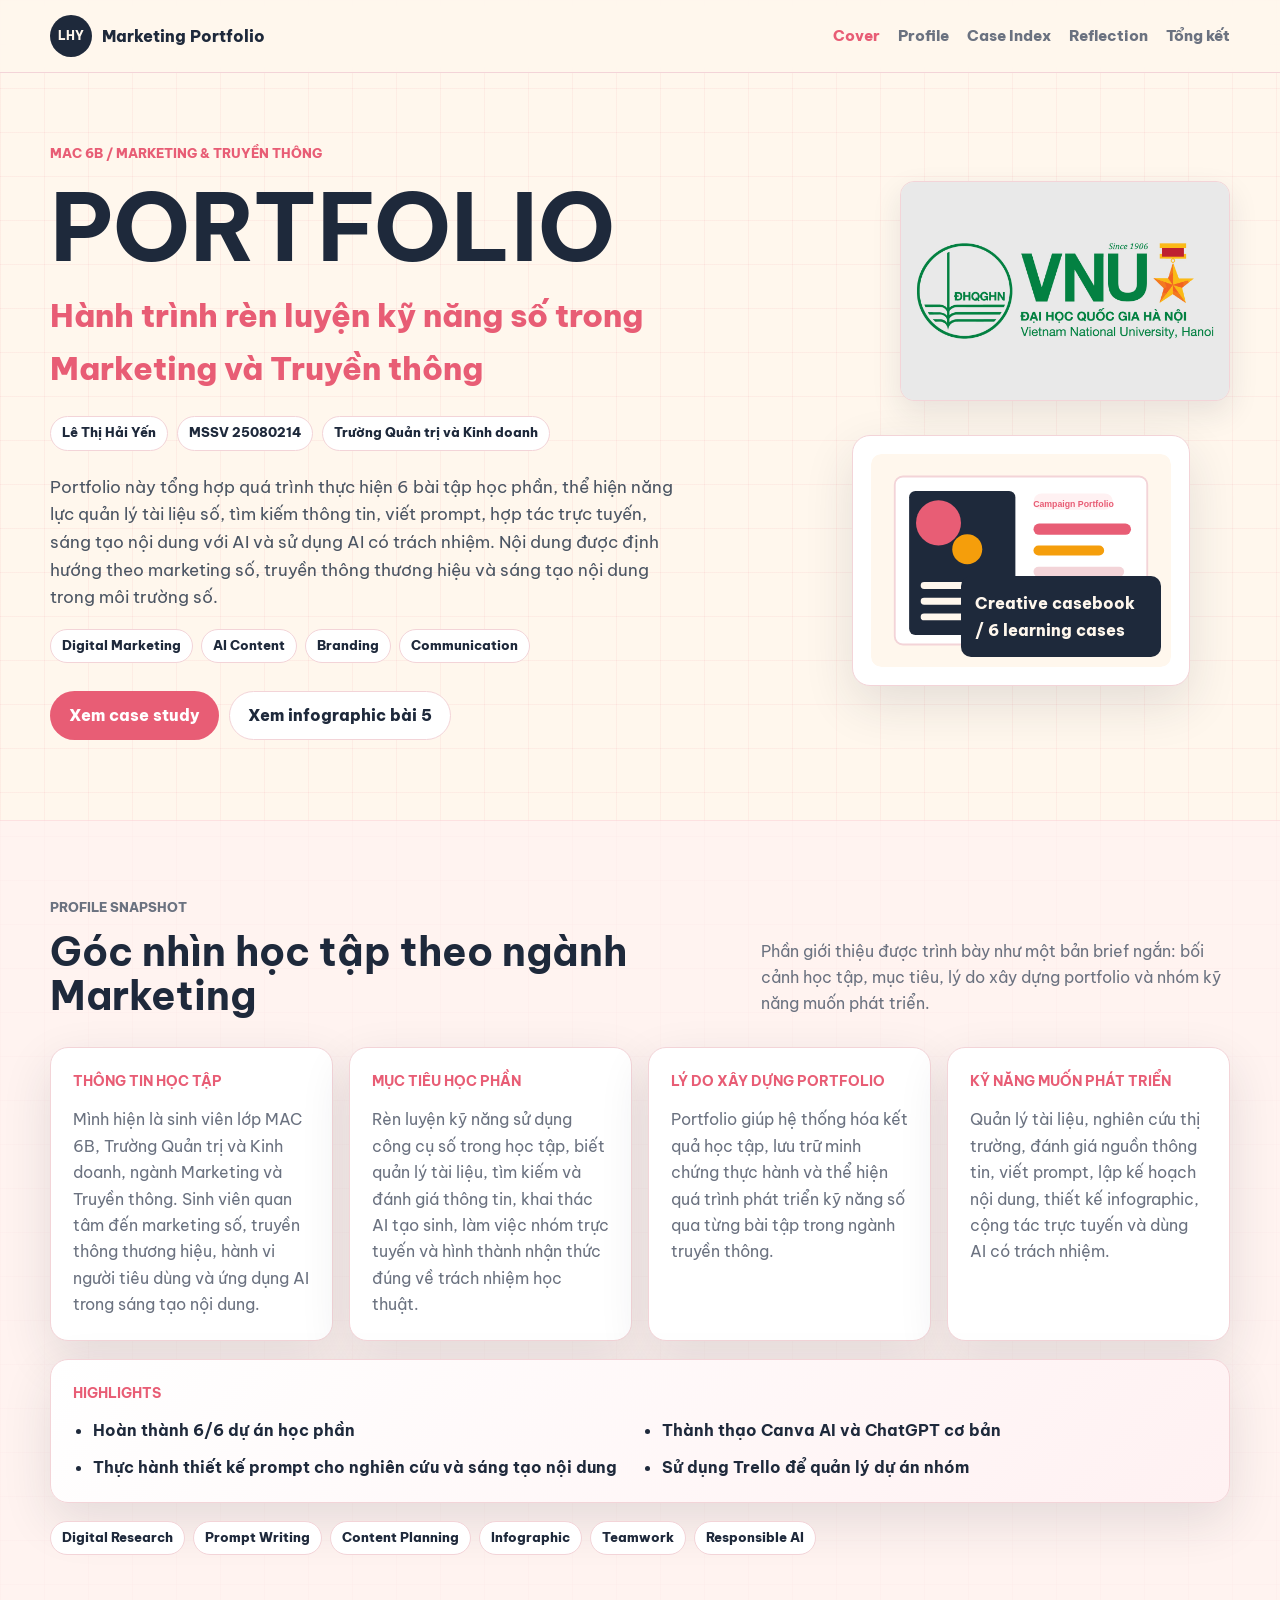
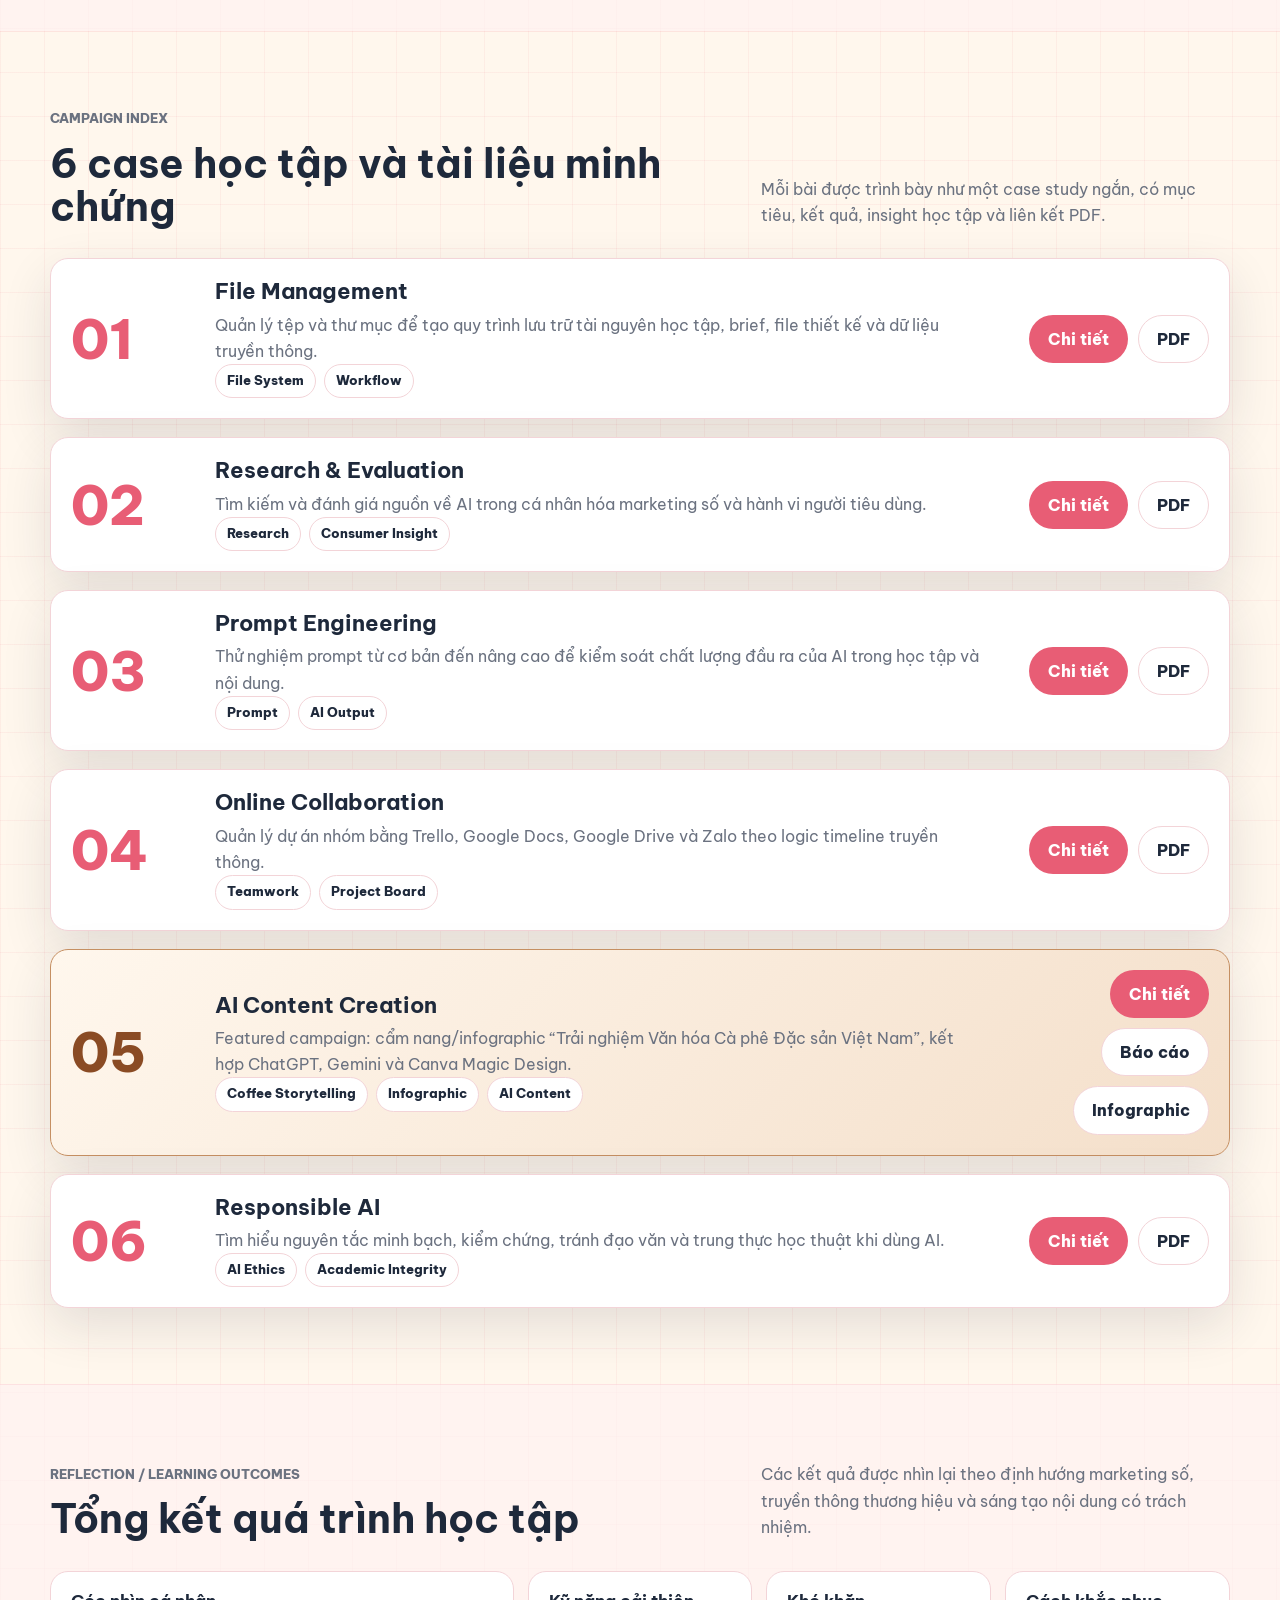
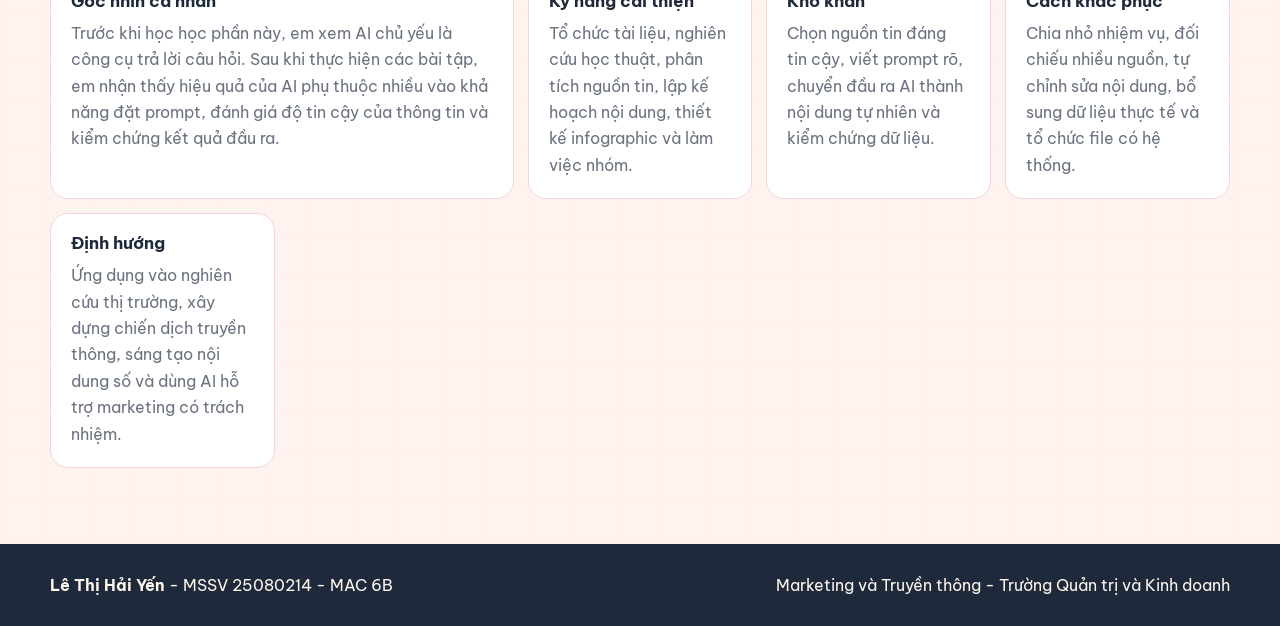
==== commit e85a5d80: "Add VNU logo to hero" ====
--- a/index.html
+++ b/index.html
@@ -55,10 +55,13 @@
             <a class="button button-secondary" href="files/infographic-bai5.pdf" target="_blank" rel="noopener">Xem infographic bài 5</a>
           </div>
         </div>
-        <figure class="poster-board" data-reveal>
-          <img src="images/campaign-board.svg" alt="Visual campaign board cho portfolio marketing">
-          <figcaption class="poster-note">Creative casebook / 6 learning cases</figcaption>
-        </figure>
+        <div class="cover-visual" data-reveal>
+          <img class="vnu-logo" src="images/vnu-logo.jpg" alt="Logo Đại học Quốc gia Hà Nội">
+          <figure class="poster-board">
+            <img src="images/campaign-board.svg" alt="Visual campaign board cho portfolio marketing">
+            <figcaption class="poster-note">Creative casebook / 6 learning cases</figcaption>
+          </figure>
+        </div>
       </div>
     </section>
 
--- a/css/style.css
+++ b/css/style.css
@@ -265,6 +265,20 @@
   transform: translateY(-1px);
 }
 
+.cover-visual {
+  display: grid;
+  justify-items: end;
+  gap: 18px;
+}
+
+.vnu-logo {
+  width: min(330px, 72%);
+  border: 1px solid var(--color-border);
+  border-radius: 14px;
+  background: #ffffff;
+  box-shadow: 0 12px 30px rgba(30, 41, 59, 0.1);
+}
+
 .poster-board {
   position: relative;
   padding: 18px;
@@ -530,8 +544,13 @@
     grid-template-columns: 1fr;
   }
 
+  .cover-visual,
   .poster-board {
     max-width: 560px;
+  }
+
+  .cover-visual {
+    justify-items: start;
   }
 
   .snapshot-grid,
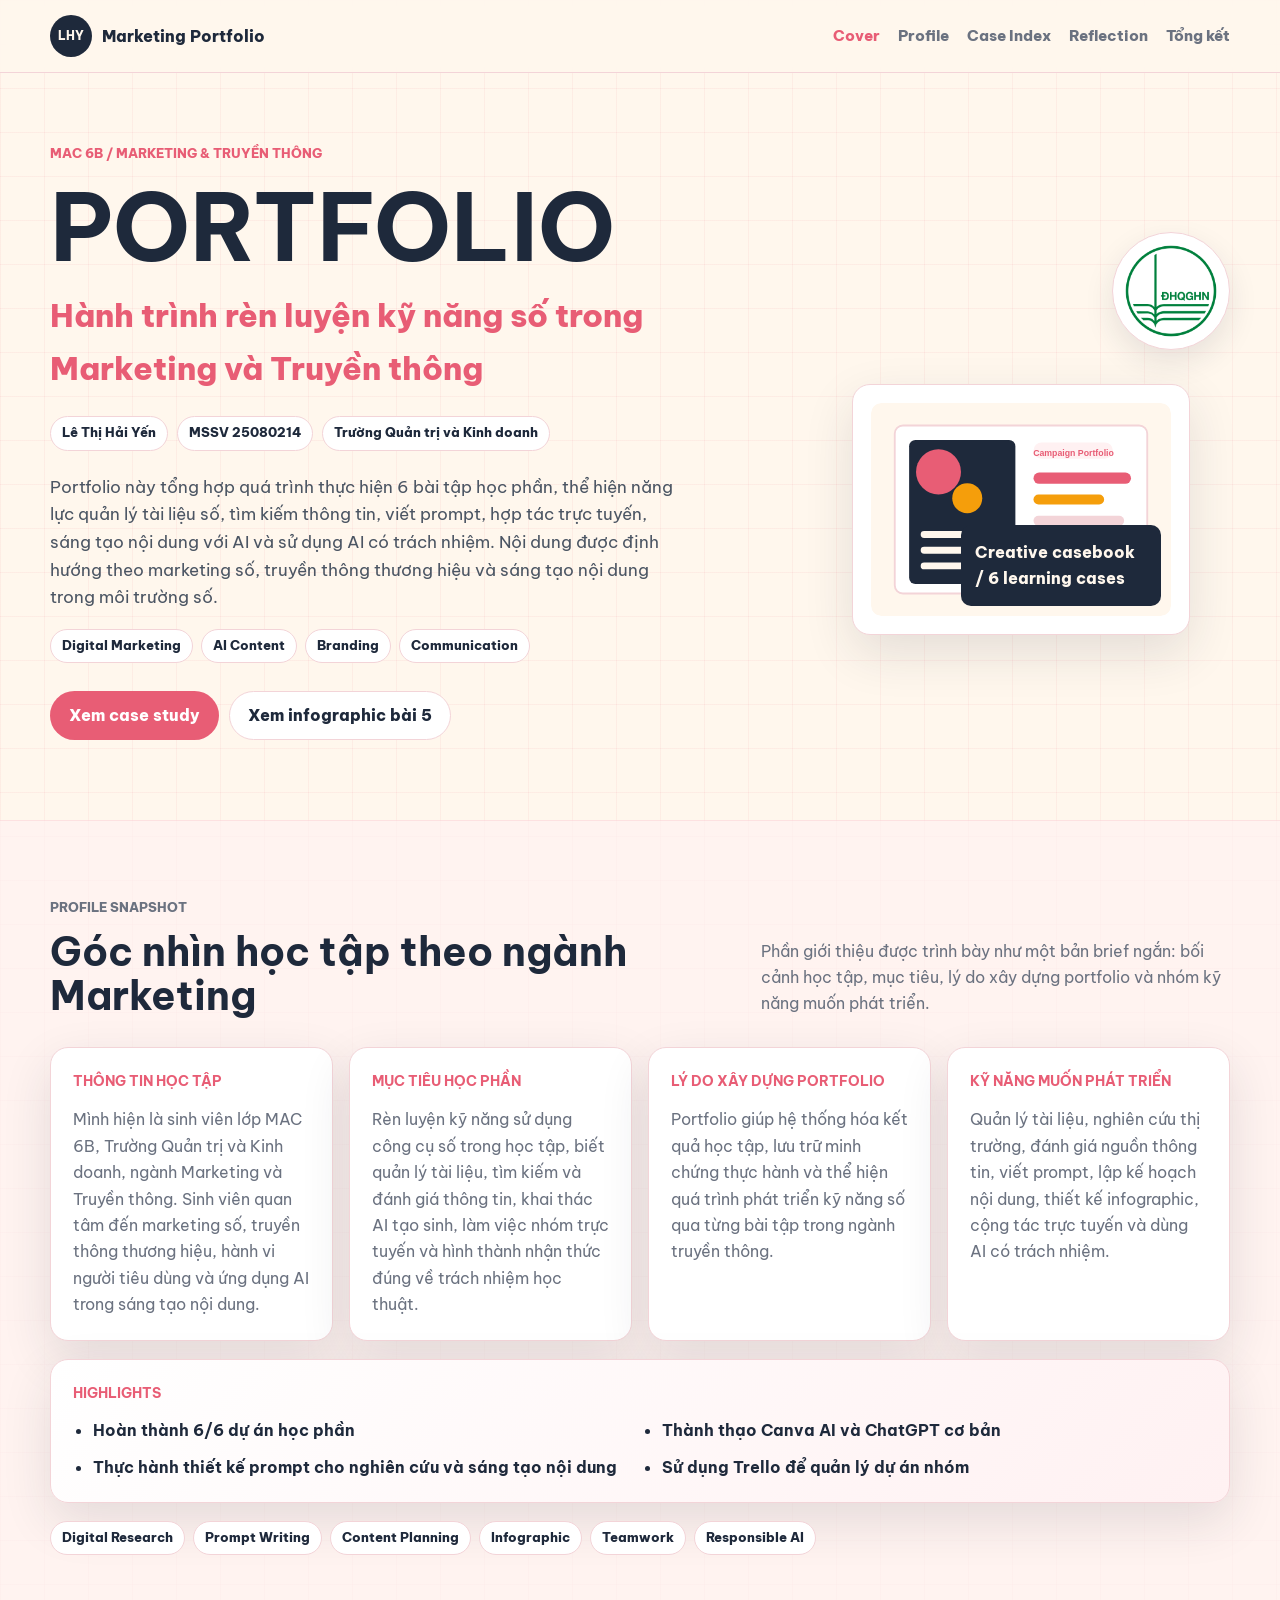
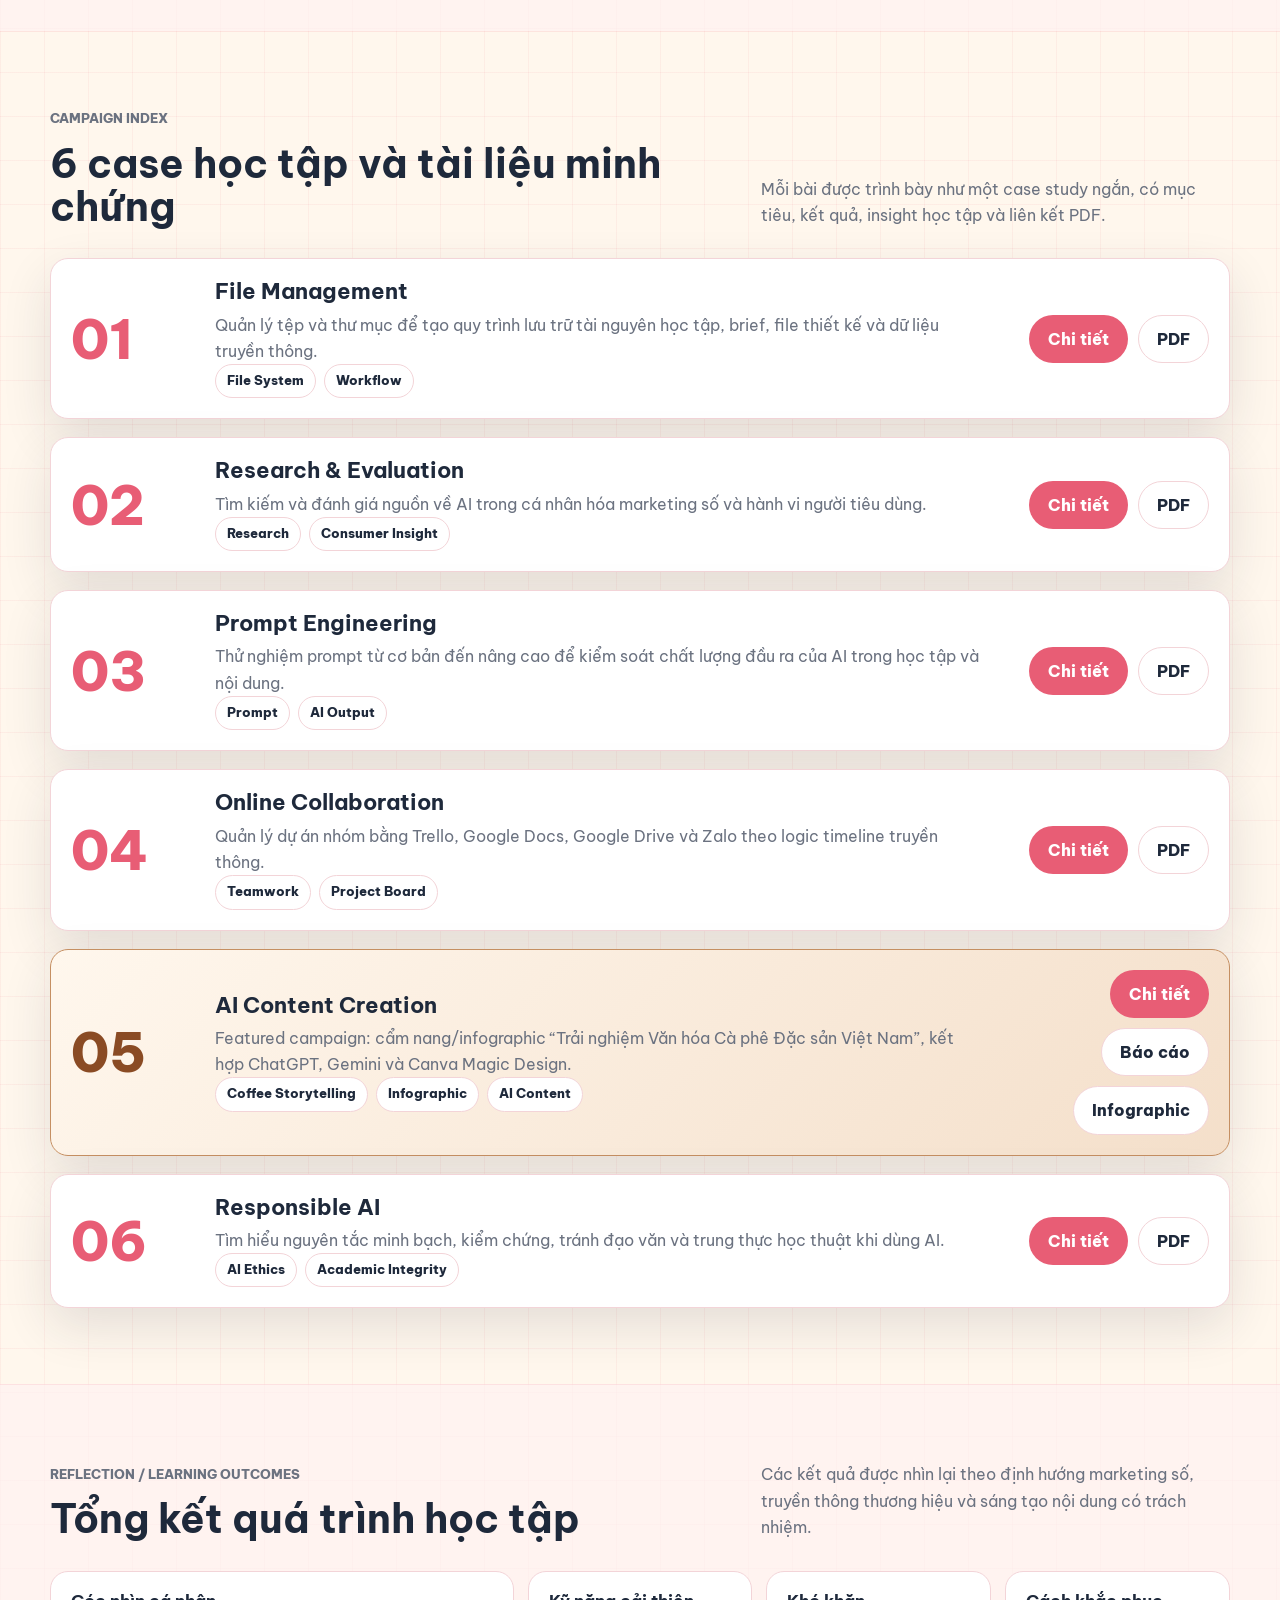
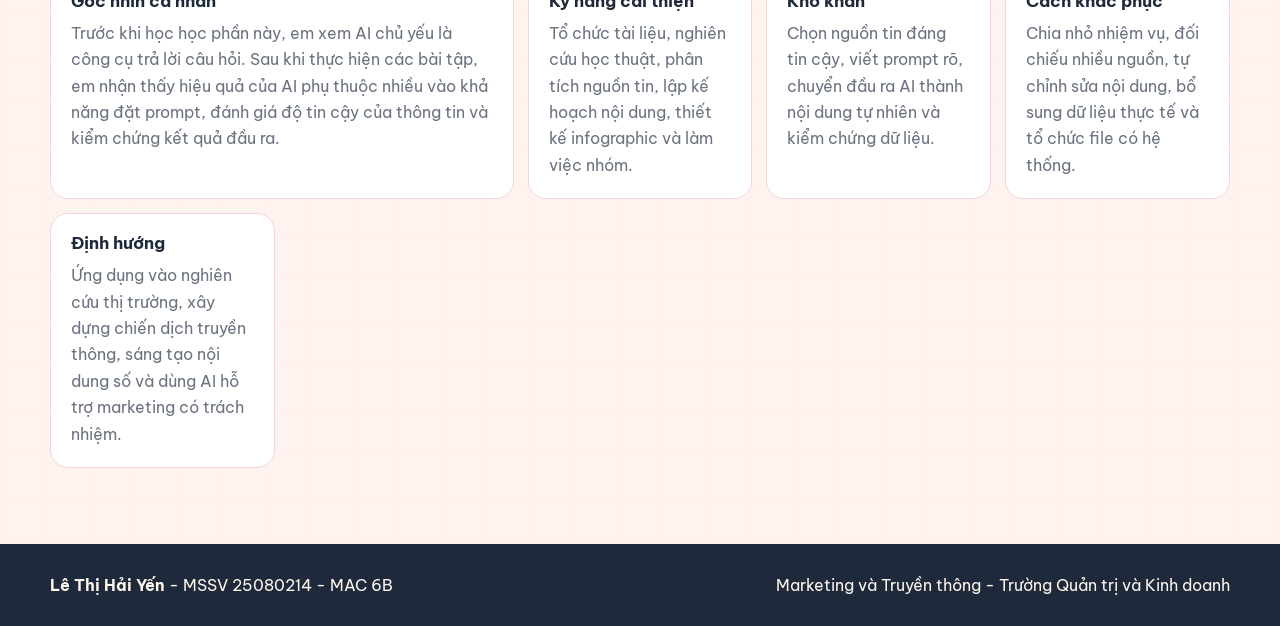
==== commit 407aafa1: "Replace VNU logo asset" ====
--- a/index.html
+++ b/index.html
@@ -56,7 +56,7 @@
           </div>
         </div>
         <div class="cover-visual" data-reveal>
-          <img class="vnu-logo" src="images/vnu-logo.jpg" alt="Logo Đại học Quốc gia Hà Nội">
+          <img class="vnu-logo" src="images/vnu-logo.webp" alt="Logo Đại học Quốc gia Hà Nội">
           <figure class="poster-board">
             <img src="images/campaign-board.svg" alt="Visual campaign board cho portfolio marketing">
             <figcaption class="poster-note">Creative casebook / 6 learning cases</figcaption>
--- a/css/style.css
+++ b/css/style.css
@@ -272,10 +272,13 @@
 }
 
 .vnu-logo {
-  width: min(330px, 72%);
-  border: 1px solid var(--color-border);
-  border-radius: 14px;
+  width: 118px;
+  aspect-ratio: 1;
+  object-fit: contain;
+  border: 1px solid var(--color-border);
+  border-radius: 50%;
   background: #ffffff;
+  padding: 12px;
   box-shadow: 0 12px 30px rgba(30, 41, 59, 0.1);
 }
 
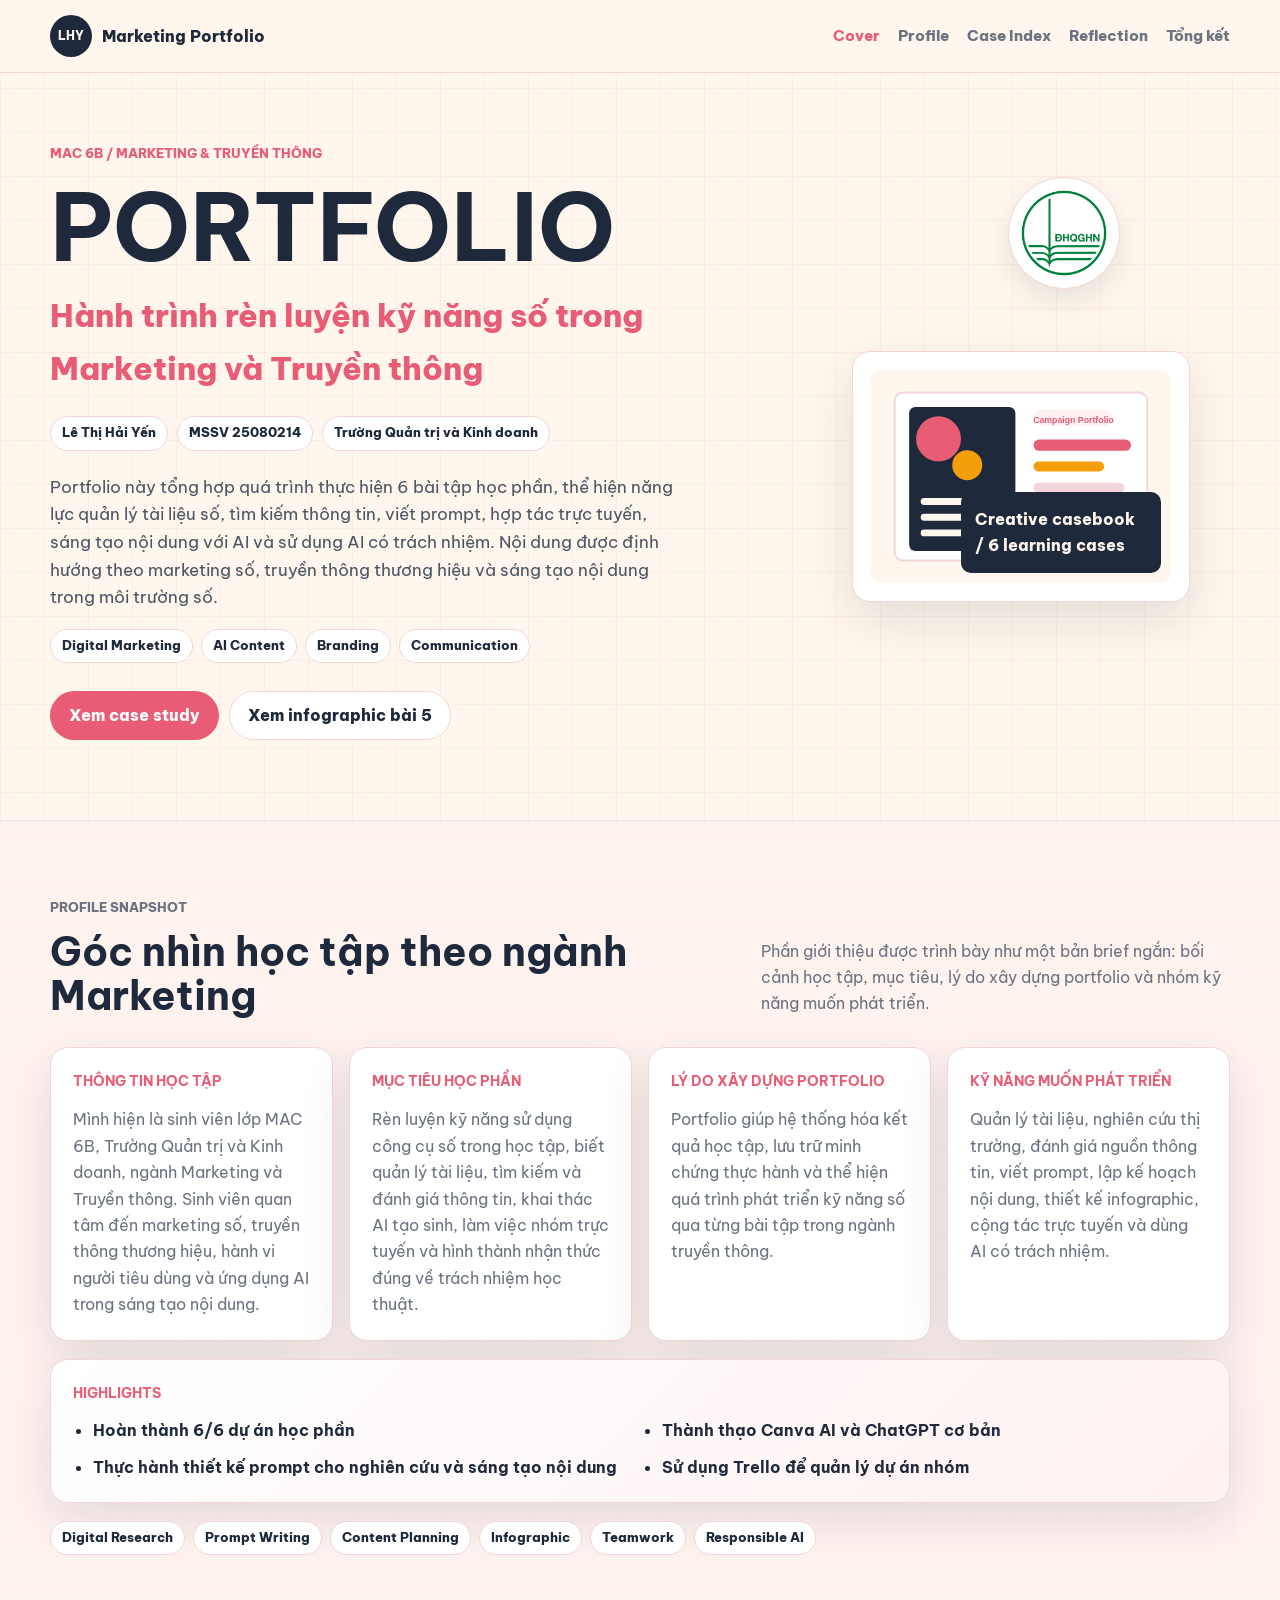
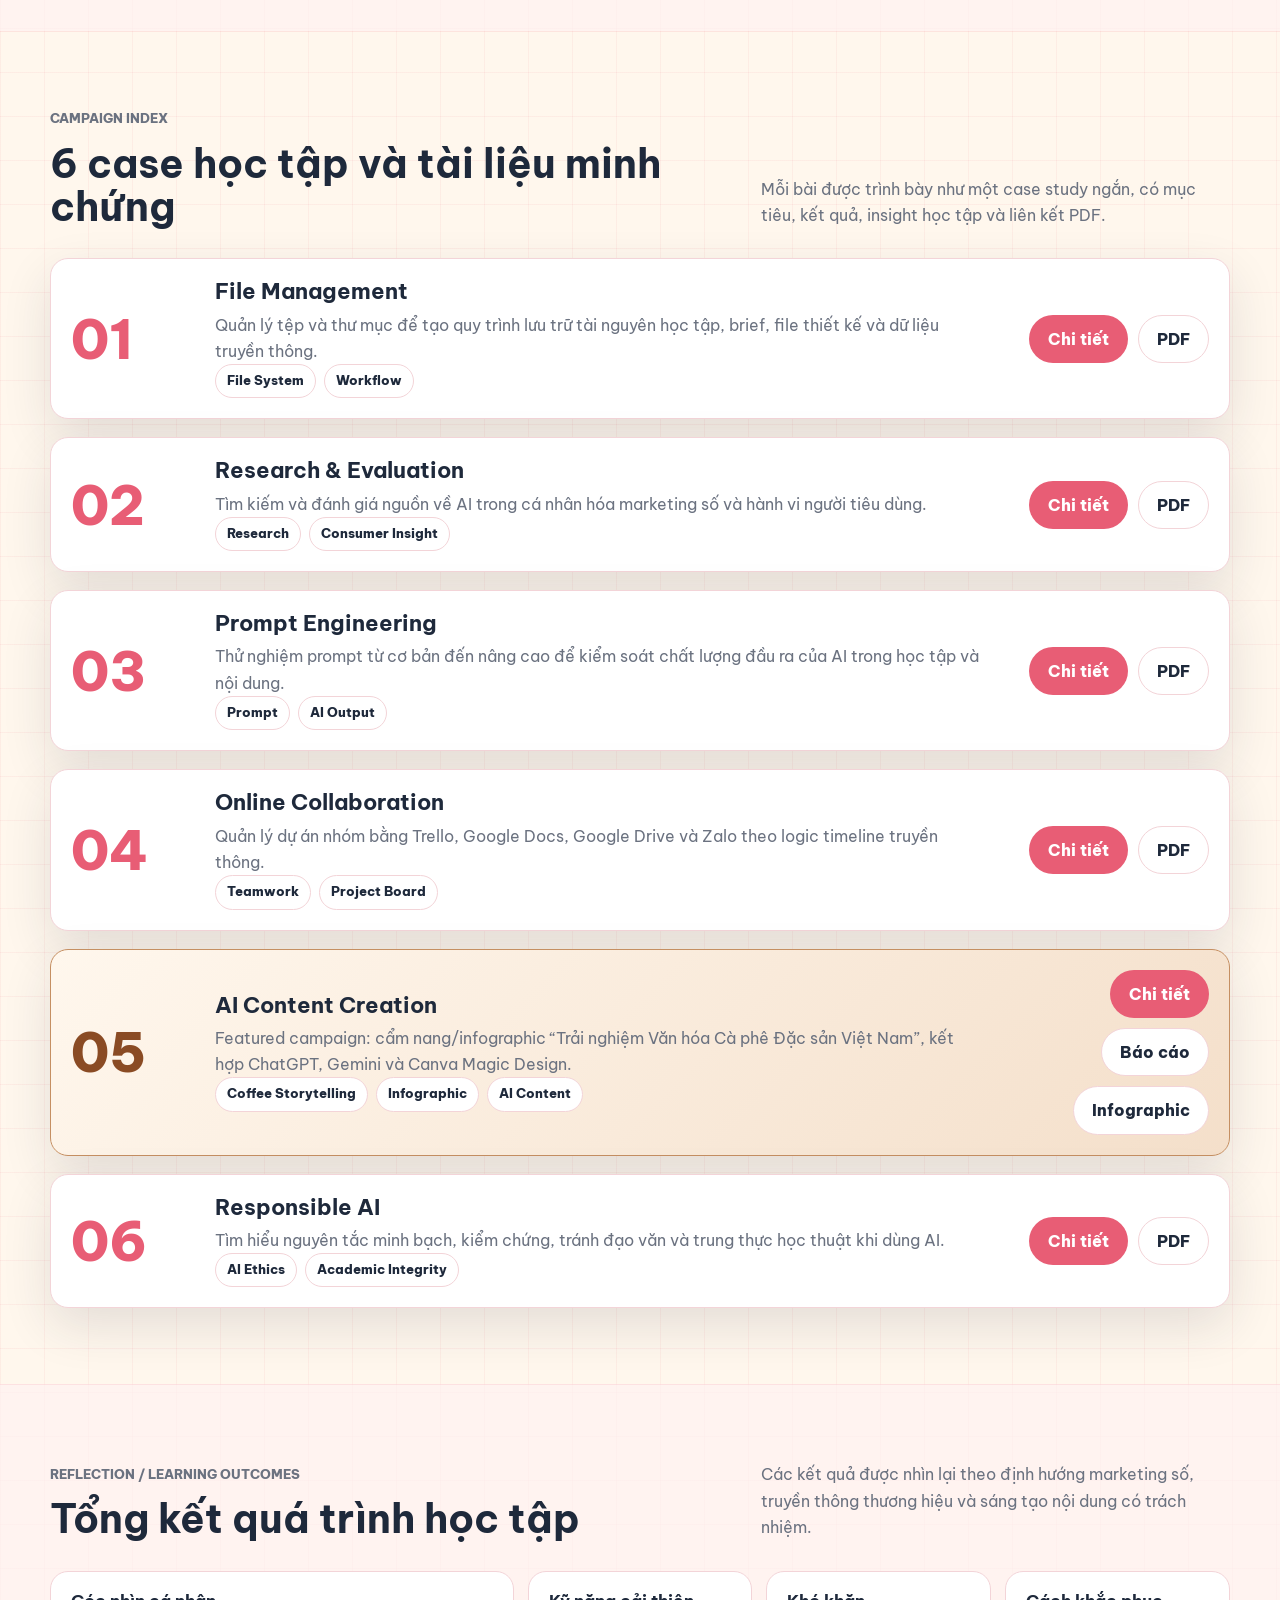
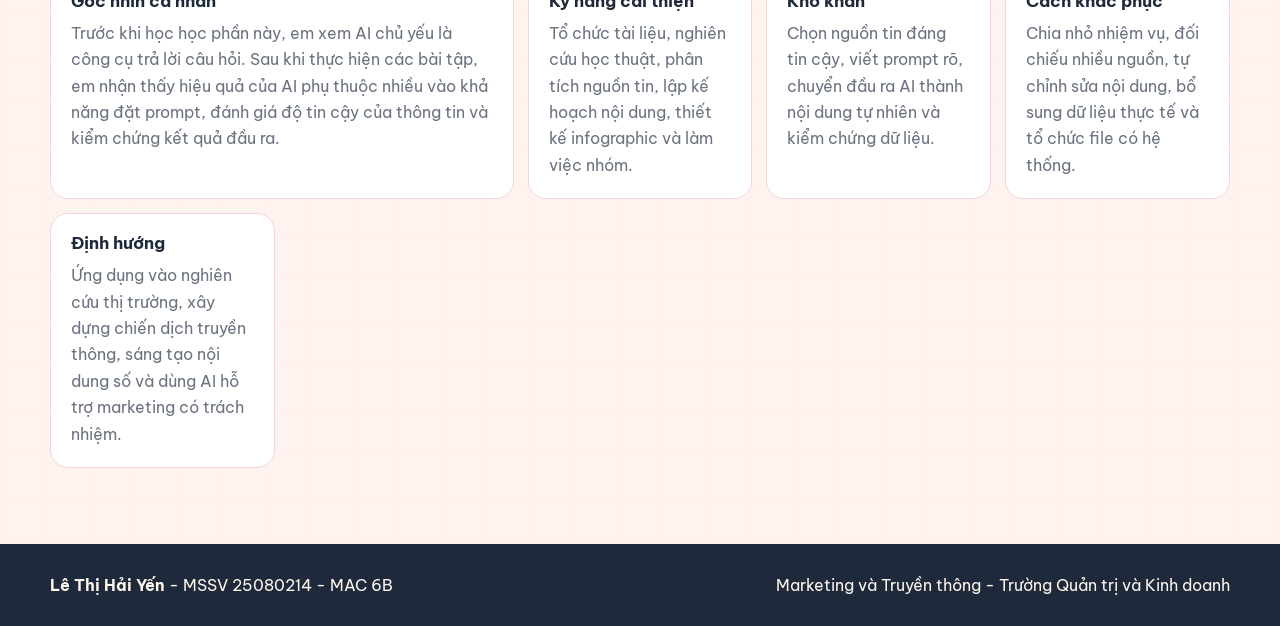
==== commit 268e01df: "Align VNU logo with cover title" ====
--- a/index.html
+++ b/index.html
@@ -55,8 +55,8 @@
             <a class="button button-secondary" href="files/infographic-bai5.pdf" target="_blank" rel="noopener">Xem infographic bài 5</a>
           </div>
         </div>
+        <img class="vnu-logo" src="images/vnu-logo.webp" alt="Logo Đại học Quốc gia Hà Nội" data-reveal>
         <div class="cover-visual" data-reveal>
-          <img class="vnu-logo" src="images/vnu-logo.webp" alt="Logo Đại học Quốc gia Hà Nội">
           <figure class="poster-board">
             <img src="images/campaign-board.svg" alt="Visual campaign board cho portfolio marketing">
             <figcaption class="poster-note">Creative casebook / 6 learning cases</figcaption>
--- a/css/style.css
+++ b/css/style.css
@@ -143,6 +143,7 @@
 }
 
 .campaign-cover {
+  position: relative;
   display: grid;
   grid-template-columns: minmax(0, 1fr) minmax(320px, 0.78fr);
   gap: 42px;
@@ -266,13 +267,18 @@
 }
 
 .cover-visual {
+  position: relative;
   display: grid;
   justify-items: end;
-  gap: 18px;
+  padding-top: 70px;
 }
 
 .vnu-logo {
-  width: 118px;
+  position: absolute;
+  top: 34px;
+  right: clamp(110px, 8vw, 170px);
+  z-index: 2;
+  width: 112px;
   aspect-ratio: 1;
   object-fit: contain;
   border: 1px solid var(--color-border);
@@ -554,6 +560,14 @@
 
   .cover-visual {
     justify-items: start;
+    padding-top: 0;
+  }
+
+  .vnu-logo {
+    position: static;
+    justify-self: end;
+    margin: -8px 10px 0 0;
+    width: 96px;
   }
 
   .snapshot-grid,
